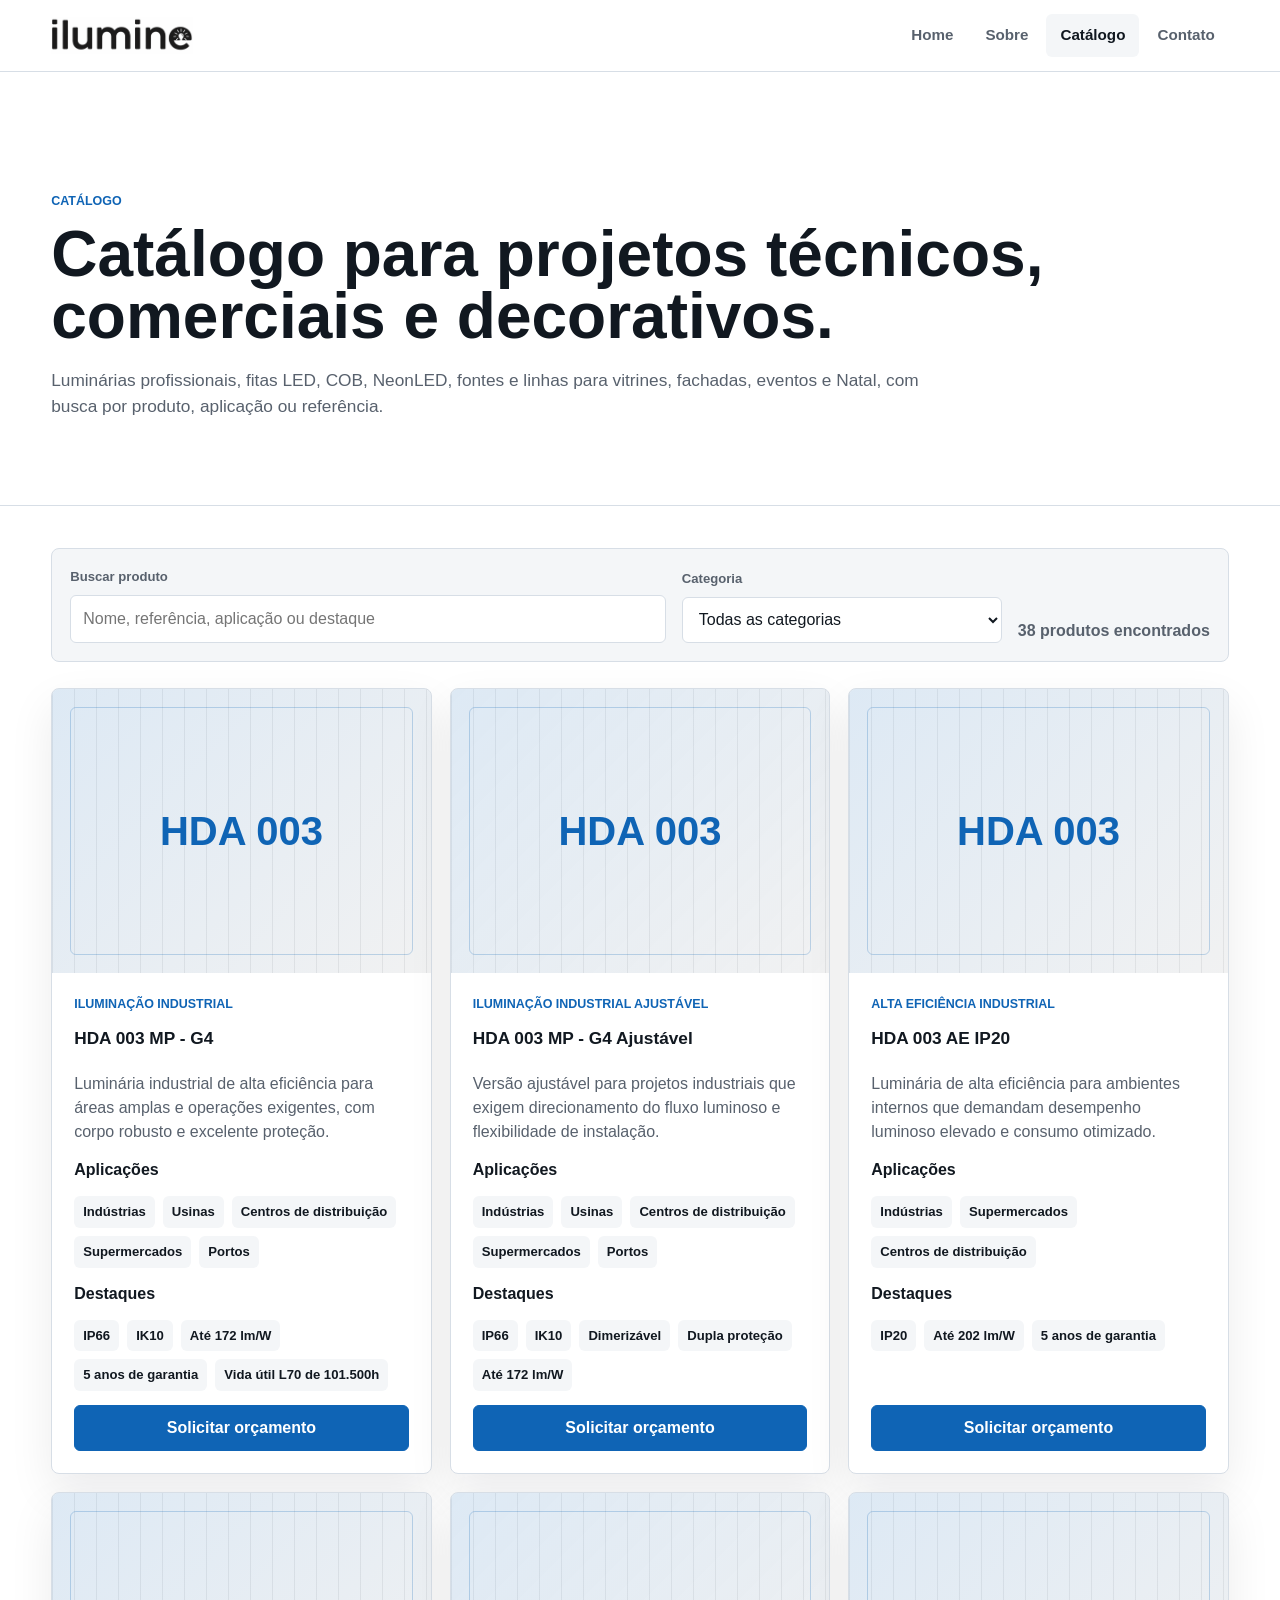
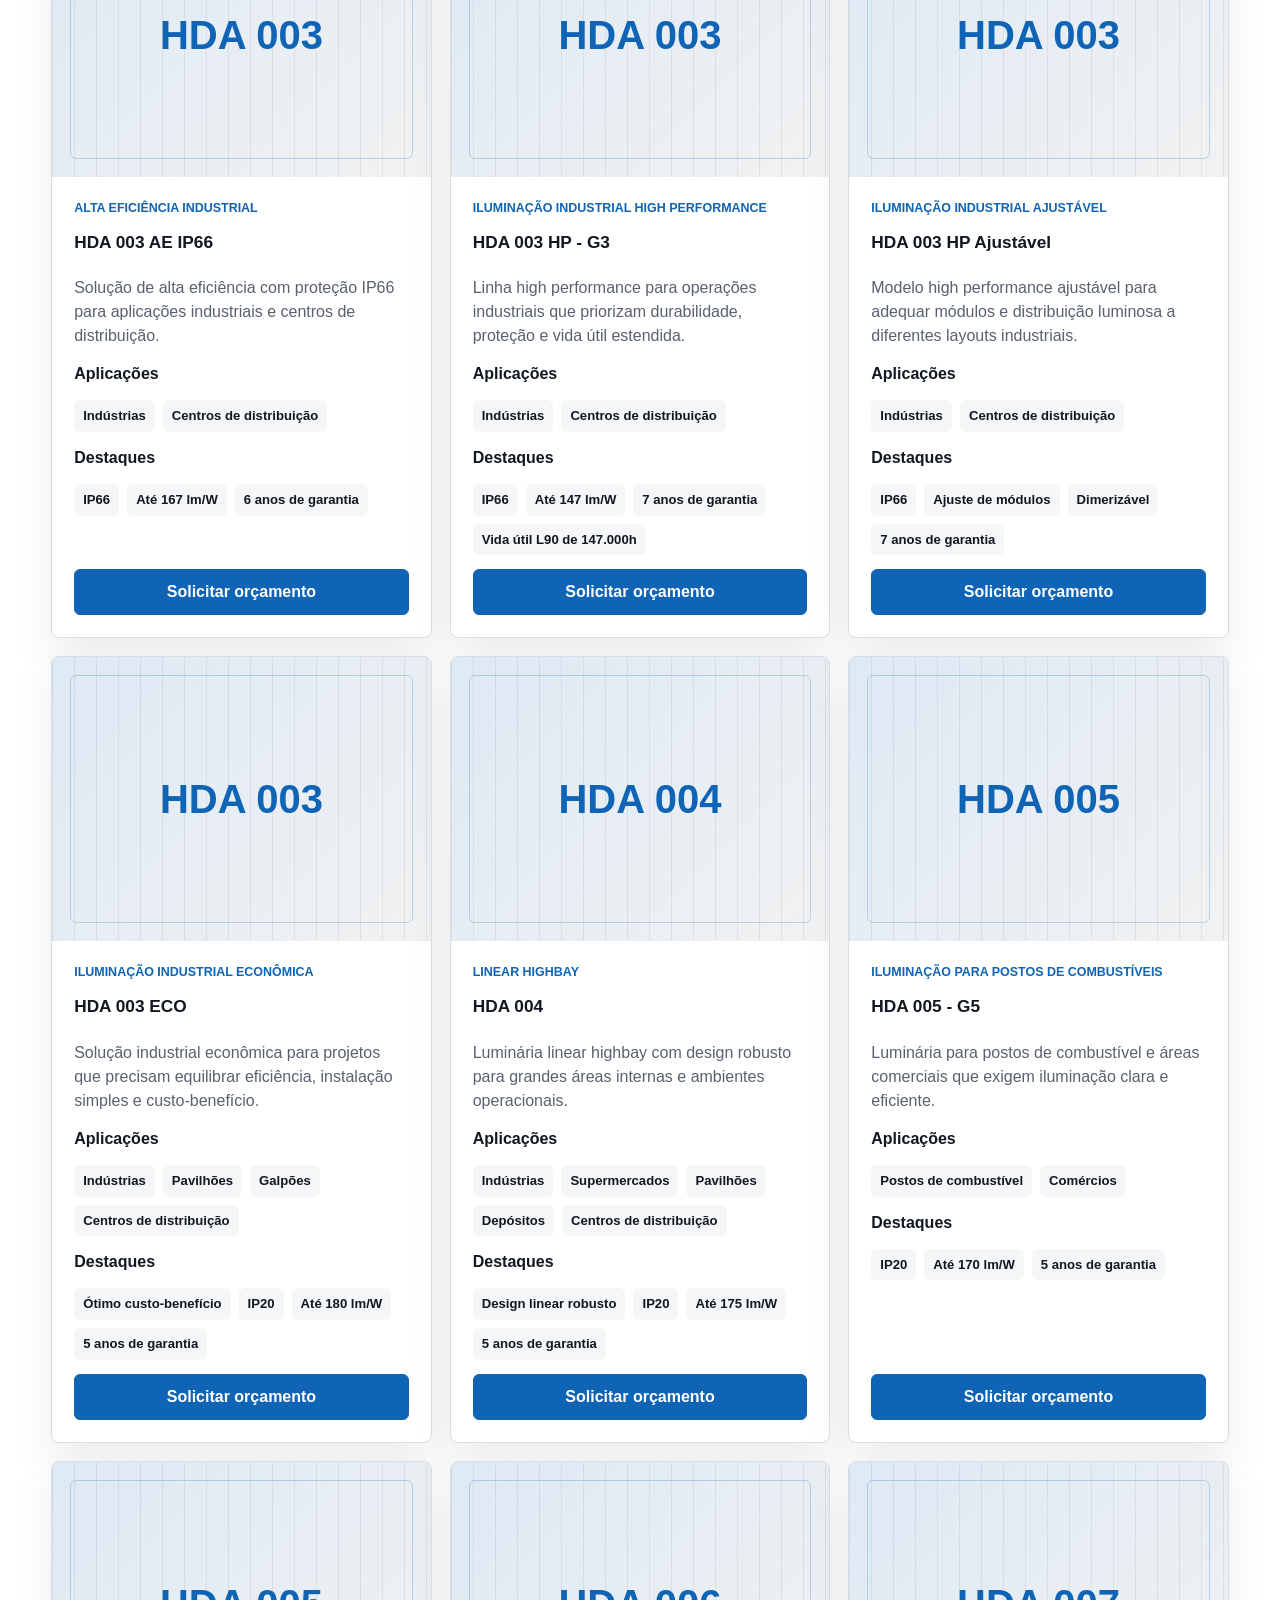
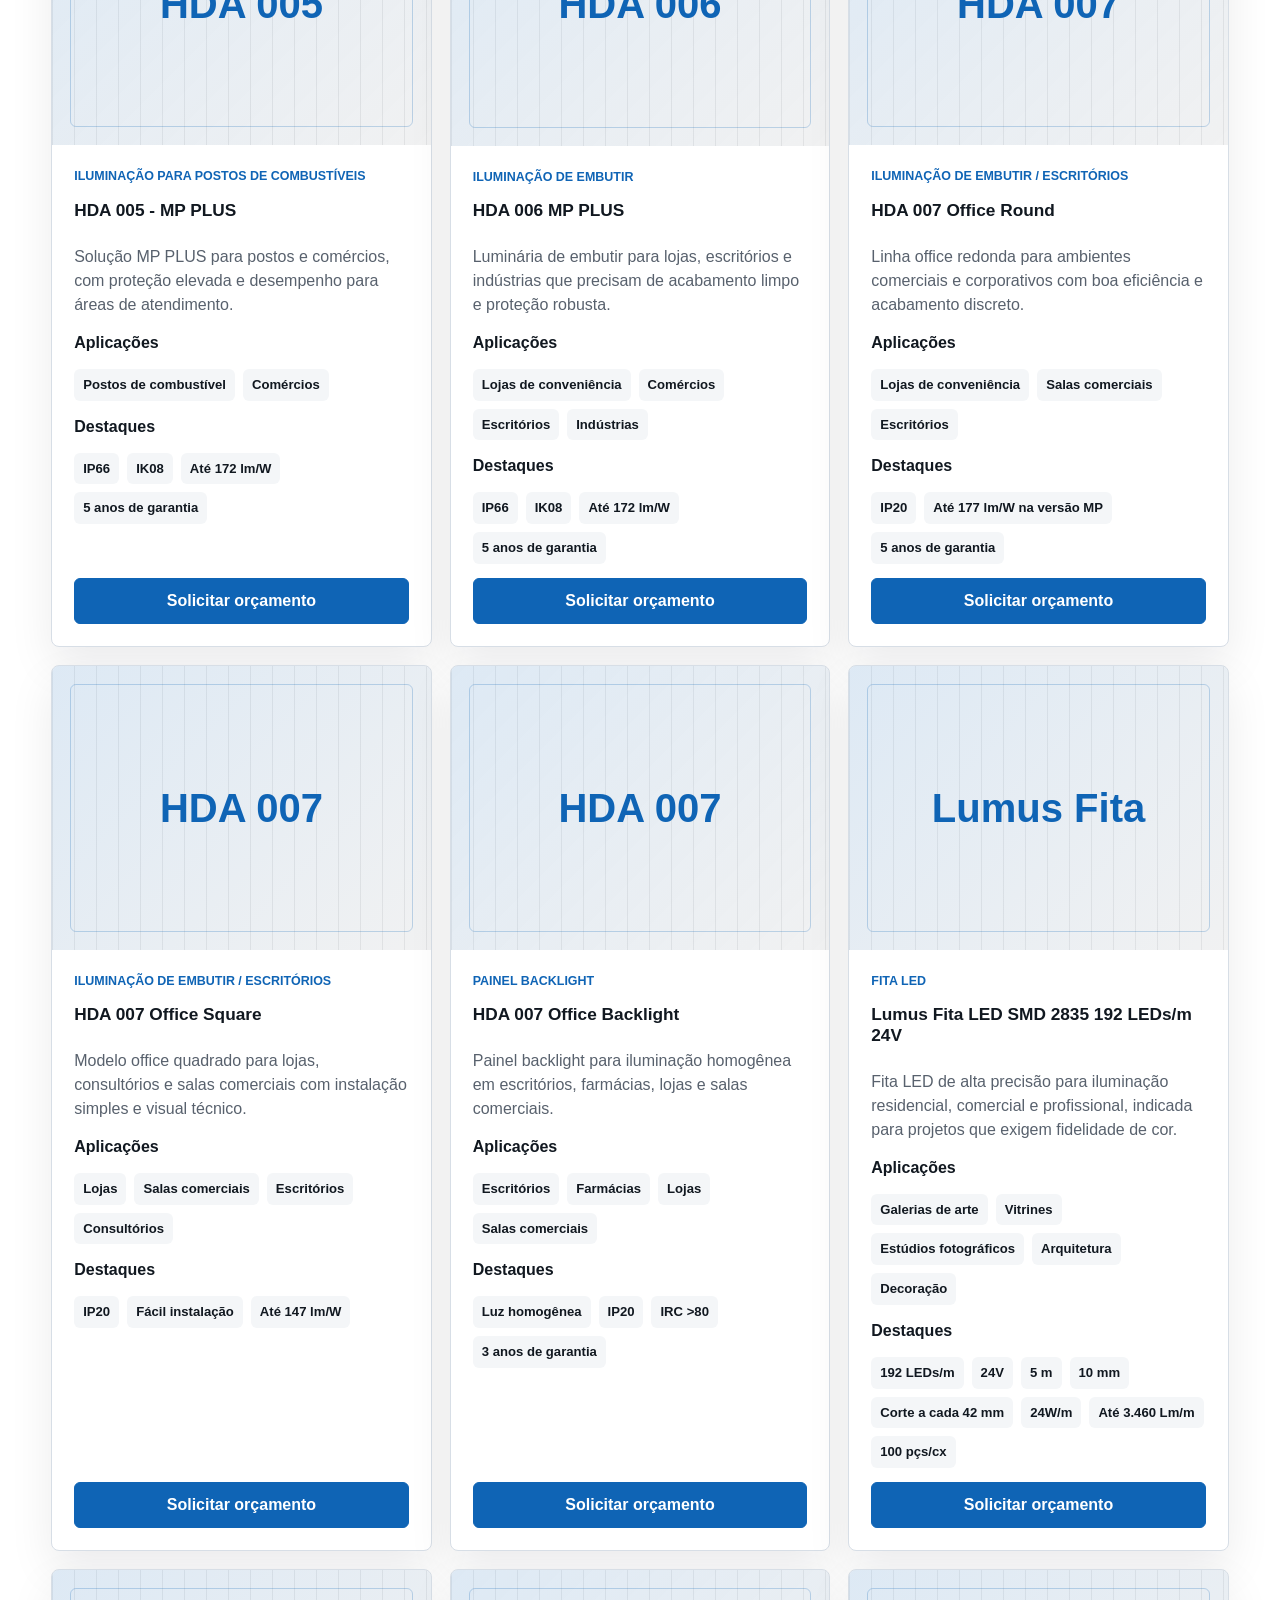
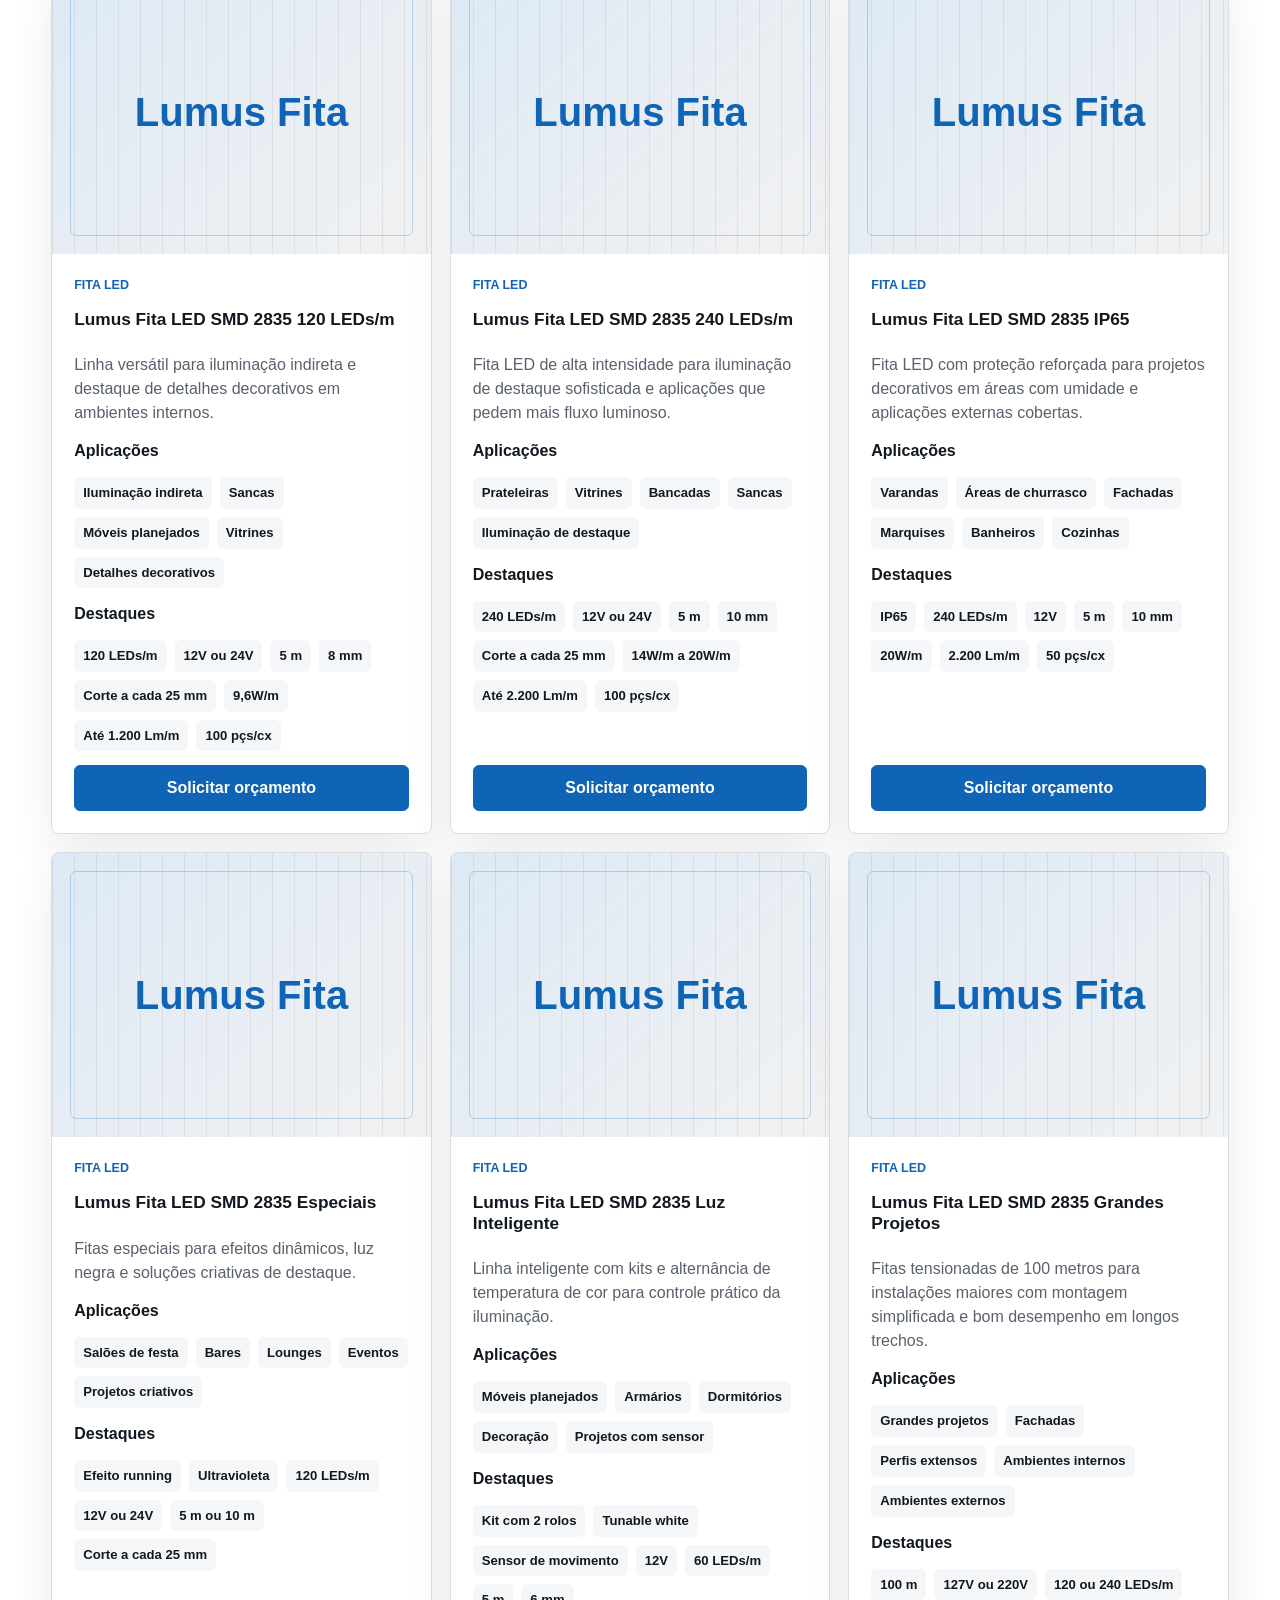
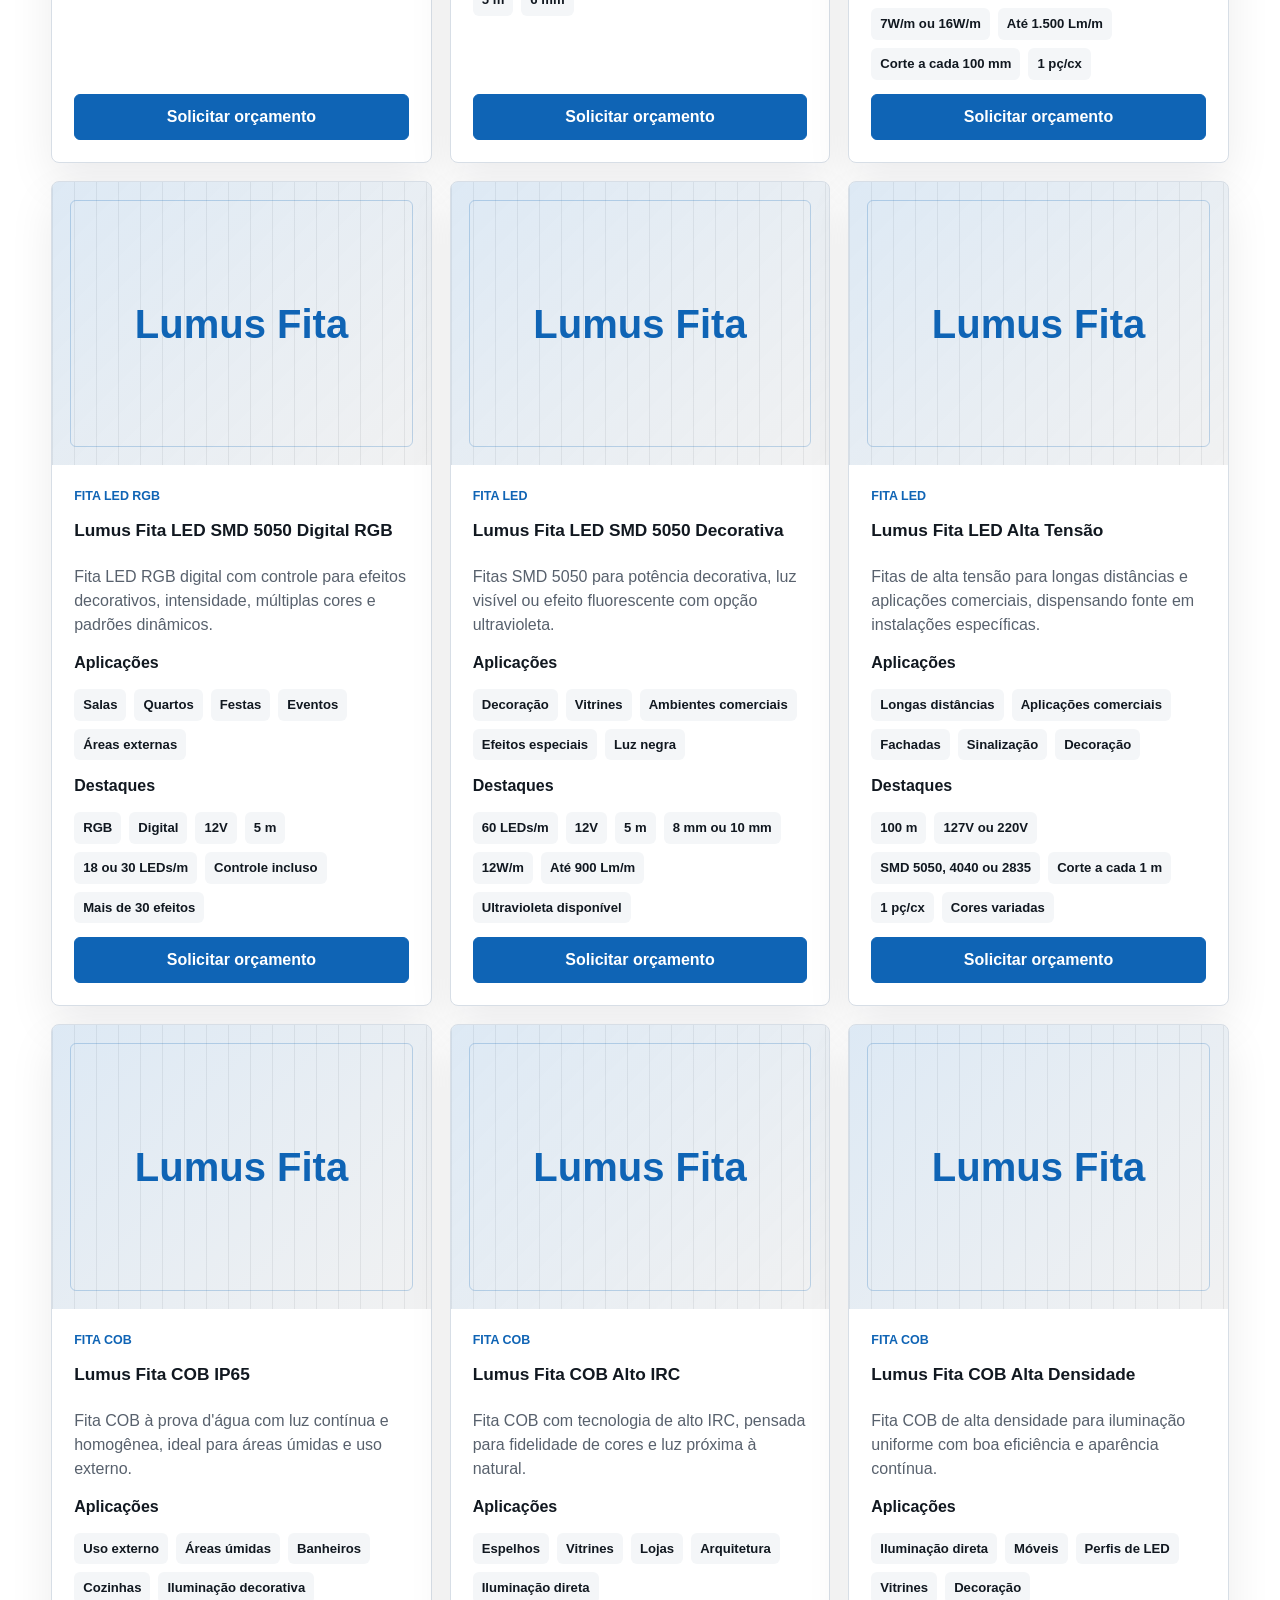
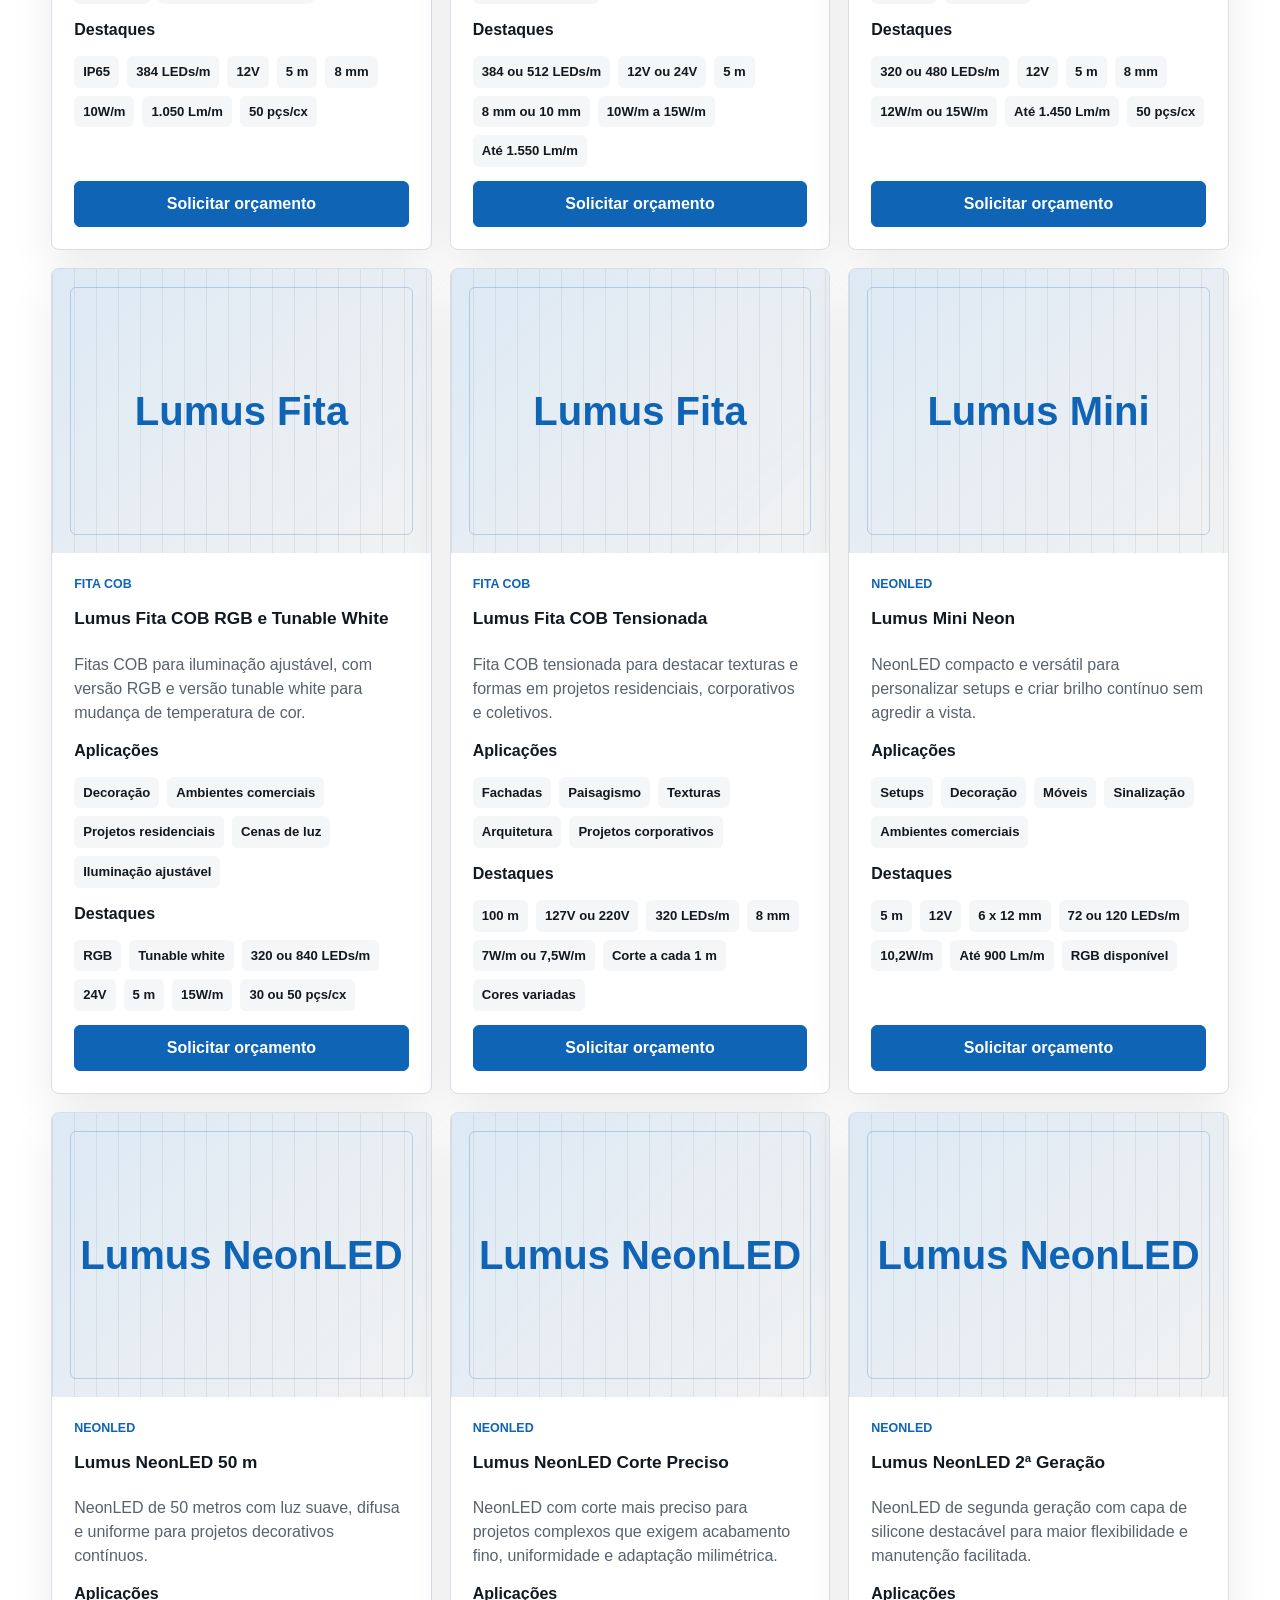
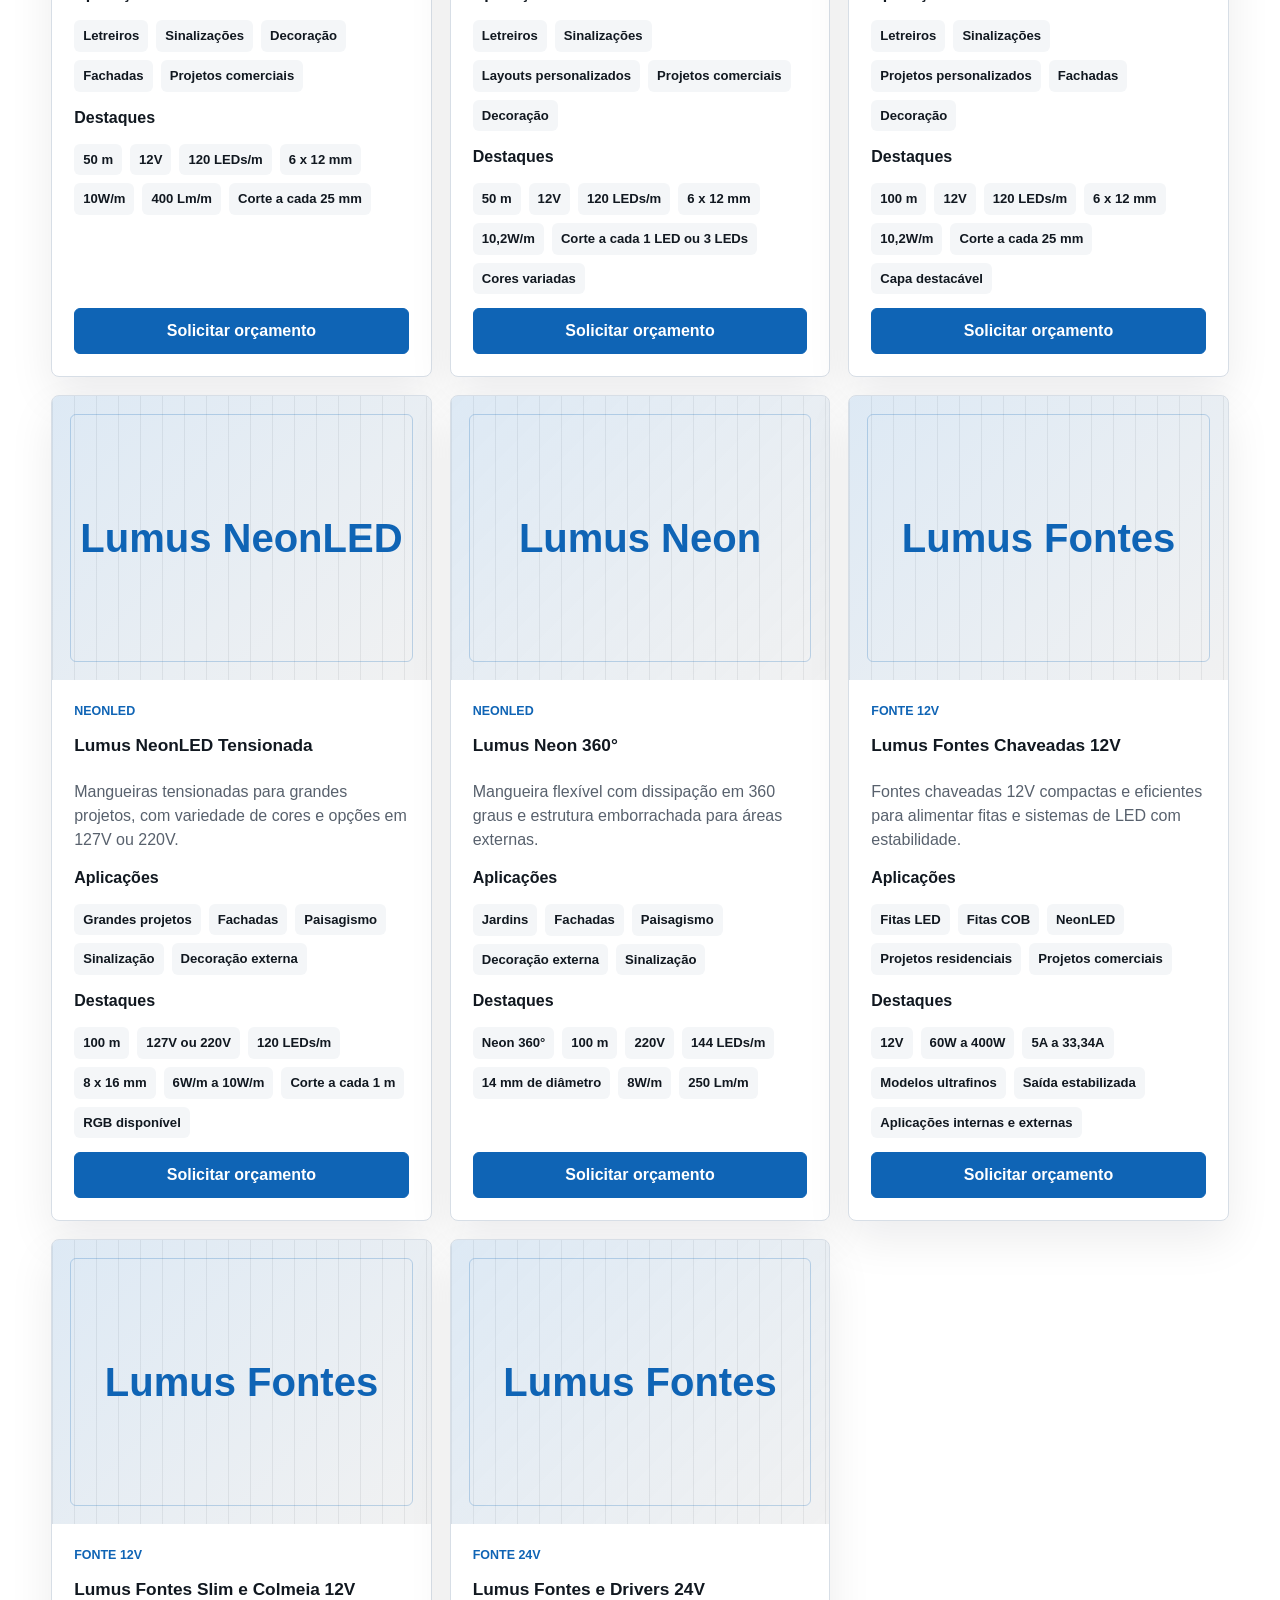
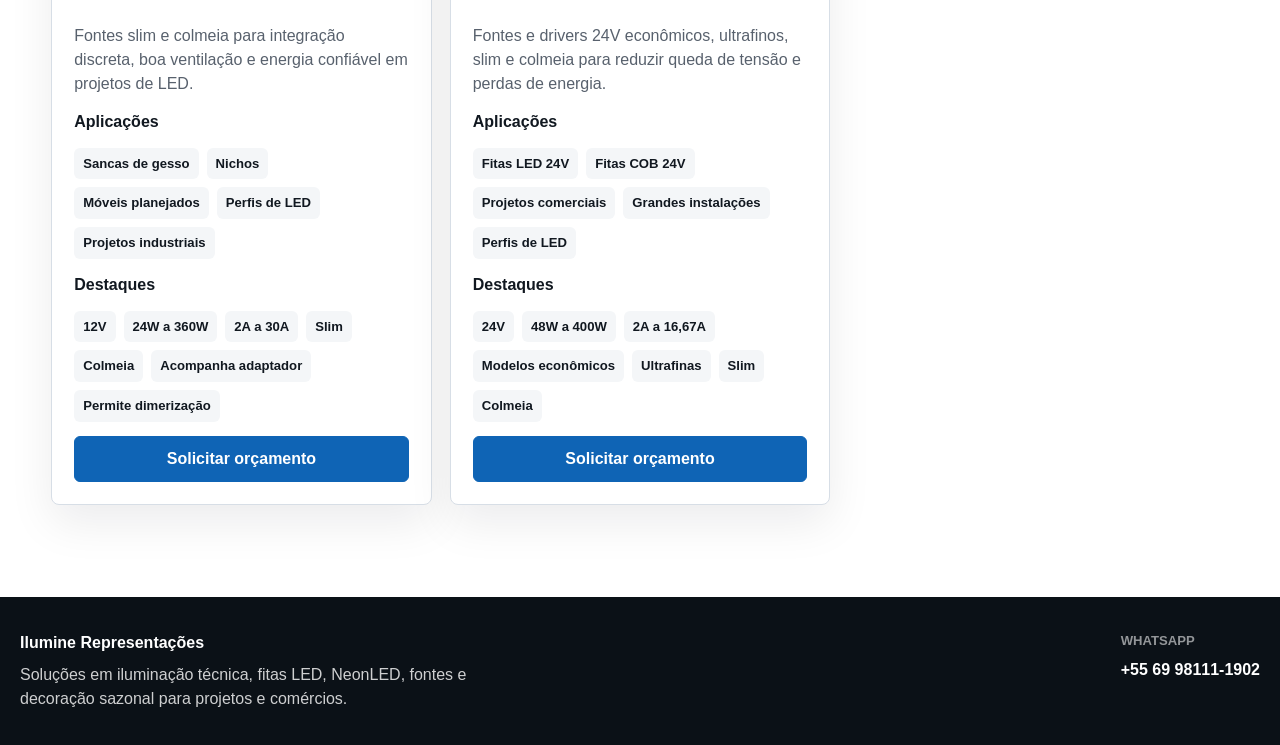
==== catalogo.html @ 845457a4 "alteracao_estrutura" ====
<!doctype html>
<html lang="pt-BR">
  <head>
    <meta charset="utf-8">
    <meta name="viewport" content="width=device-width, initial-scale=1">
    <meta
      name="description"
      content="Catálogo de luminárias, fitas LED, NeonLED, fontes e soluções decorativas da Ilumine Representações."
    >
    <title>Catálogo | Ilumine Representações</title>
    <link rel="stylesheet" href="assets/css/style.css">
  </head>
  <body>
    <header class="site-header">
      <a class="brand" href="index.html" aria-label="Ilumine Representações">
        <img class="brand-logo" src="assets/img/logo-preta.png" alt="" data-logo>
        <span class="brand-mark" aria-hidden="true">IL</span>
        <span class="brand-name">Ilumine Representações</span>
      </a>

      <button class="nav-toggle" type="button" aria-label="Abrir menu" aria-expanded="false" data-nav-toggle>
        <span></span>
        <span></span>
        <span></span>
      </button>

      <nav class="site-nav" aria-label="Navegação principal" data-site-nav>
        <a href="index.html">Home</a>
        <a href="sobre.html">Sobre</a>
        <a href="catalogo.html">Catálogo</a>
        <a href="contato.html">Contato</a>
      </nav>
    </header>

    <main>
      <section class="page-hero">
        <p class="eyebrow">Catálogo</p>
        <h1>Catálogo para projetos técnicos, comerciais e decorativos.</h1>
        <p>
          Luminárias profissionais, fitas LED, COB, NeonLED, fontes e linhas para vitrines, fachadas, eventos e Natal,
          com busca por produto, aplicação ou referência.
        </p>
      </section>

      <section class="section catalog-section">
        <div class="catalog-toolbar" aria-label="Filtros do catálogo">
          <label class="field">
            <span>Buscar produto</span>
            <input type="search" placeholder="Nome, referência, aplicação ou destaque" data-catalog-search>
          </label>
          <label class="field">
            <span>Categoria</span>
            <select data-catalog-category>
              <option value="">Todas as categorias</option>
            </select>
          </label>
          <p class="catalog-count" data-catalog-count>Carregando catálogo...</p>
        </div>

        <div class="catalog-grid" data-catalog-list aria-live="polite"></div>
      </section>
    </main>

    <footer class="site-footer">
      <div>
        <strong>Ilumine Representações</strong>
        <p>Soluções em iluminação técnica, fitas LED, NeonLED, fontes e decoração sazonal para projetos e comércios.</p>
      </div>
      <div>
        <span>WhatsApp</span>
        <a href="#" data-whatsapp-general>+55 69 98111-1902</a>
      </div>
    </footer>

    <script src="assets/js/main.js"></script>
    <script src="assets/js/catalogo.js"></script>
  </body>
</html>
---- assets/css/style.css ----
:root {
  --color-bg: #ffffff;
  --color-surface: #f4f6f8;
  --color-surface-strong: #e8edf2;
  --color-text: #111820;
  --color-muted: #58616d;
  --color-line: #d7dee6;
  --color-dark: #0b1117;
  --color-blue: #0f64b5;
  --color-blue-dark: #094b89;
  --color-blue-soft: #e8f2fb;
  --shadow-soft: 0 18px 45px rgba(11, 17, 23, 0.08);
  --radius: 8px;
  --container: 1520px;
  --gutter: clamp(20px, 4vw, 72px);
}

* {
  box-sizing: border-box;
}

html {
  scroll-behavior: smooth;
}

body {
  margin: 0;
  color: var(--color-text);
  background: var(--color-bg);
  font-family: Arial, Helvetica, sans-serif;
  line-height: 1.5;
}

img {
  display: block;
  max-width: 100%;
}

a {
  color: inherit;
  text-decoration: none;
}

button,
input,
select,
textarea {
  font: inherit;
}

.site-header {
  position: sticky;
  top: 0;
  z-index: 20;
  display: flex;
  align-items: center;
  justify-content: space-between;
  min-height: 72px;
  padding: 0 var(--gutter);
  background: rgba(255, 255, 255, 0.94);
  border-bottom: 1px solid var(--color-line);
  backdrop-filter: blur(14px);
}

.brand {
  display: inline-flex;
  align-items: center;
  gap: 14px;
  min-width: 0;
  font-weight: 700;
}

.brand-logo {
  width: clamp(142px, 11vw, 190px);
  height: auto;
  max-height: 48px;
  object-fit: contain;
}

.brand-logo.is-hidden {
  display: none;
}

.brand-mark {
  display: inline-grid;
  place-items: center;
  width: 44px;
  height: 44px;
  color: #ffffff;
  background: var(--color-dark);
  border-radius: 6px;
  font-size: 0.85rem;
  letter-spacing: 0;
}

.brand-logo:not(.is-hidden) + .brand-mark {
  display: none;
}

.brand-name {
  display: none;
  white-space: nowrap;
}

.brand-logo.is-hidden ~ .brand-name {
  display: inline;
}

.site-nav {
  display: flex;
  align-items: center;
  gap: 4px;
}

.site-nav a {
  padding: 10px 14px;
  color: var(--color-muted);
  border-radius: 6px;
  font-size: 0.95rem;
  font-weight: 700;
}

.site-nav a:hover,
.site-nav a.is-active {
  color: var(--color-text);
  background: var(--color-surface);
}

.nav-toggle {
  display: none;
  width: 42px;
  height: 42px;
  padding: 0;
  background: transparent;
  border: 1px solid var(--color-line);
  border-radius: 6px;
}

.nav-toggle span {
  display: block;
  width: 18px;
  height: 2px;
  margin: 4px auto;
  background: var(--color-text);
}

.hero {
  display: grid;
  align-items: end;
  min-height: min(760px, 78vh);
  padding: clamp(92px, 10vw, 146px) var(--gutter) clamp(44px, 7vw, 76px);
  color: #ffffff;
  background:
    linear-gradient(90deg, rgba(7, 12, 18, 0.92), rgba(7, 12, 18, 0.72), rgba(7, 12, 18, 0.28)),
    linear-gradient(135deg, #111820 0%, #202a35 48%, #0f64b5 100%),
    url("../img/hero-industrial.jpg");
  background-position: center;
  background-size: cover;
}

.hero-content,
.page-hero,
.section,
.site-footer {
  width: min(100%, var(--container));
  margin-inline: auto;
}

.hero-content {
  max-width: none;
}

.eyebrow {
  margin: 0 0 12px;
  color: var(--color-blue);
  font-size: 0.78rem;
  font-weight: 800;
  letter-spacing: 0;
  text-transform: uppercase;
}

.hero .eyebrow {
  color: #9ed0ff;
}

h1,
h2,
h3,
p {
  margin-top: 0;
}

h1 {
  max-width: 1040px;
  margin-bottom: 20px;
  font-size: clamp(2.45rem, 5vw, 5.35rem);
  line-height: 0.98;
  letter-spacing: 0;
}

h2 {
  margin-bottom: 16px;
  font-size: clamp(1.8rem, 3.4vw, 3rem);
  line-height: 1.08;
  letter-spacing: 0;
}

h3 {
  margin-bottom: 10px;
  font-size: 1.08rem;
  line-height: 1.2;
}

.hero-copy {
  max-width: 780px;
  margin-bottom: 28px;
  color: rgba(255, 255, 255, 0.84);
  font-size: clamp(1.05rem, 2vw, 1.28rem);
}

.hero-actions,
.cta-section {
  display: flex;
  flex-wrap: wrap;
  gap: 12px;
  align-items: center;
}

.button {
  display: inline-flex;
  align-items: center;
  justify-content: center;
  min-height: 46px;
  padding: 12px 18px;
  border: 1px solid transparent;
  border-radius: 6px;
  cursor: pointer;
  font-weight: 800;
  line-height: 1;
  transition: background-color 160ms ease, border-color 160ms ease, color 160ms ease, transform 160ms ease;
}

.button:hover {
  transform: translateY(-1px);
}

.button-primary {
  color: #ffffff;
  background: var(--color-blue);
  border-color: var(--color-blue);
}

.button-primary:hover {
  background: var(--color-blue-dark);
  border-color: var(--color-blue-dark);
}

.button-secondary {
  color: #ffffff;
  background: rgba(255, 255, 255, 0.08);
  border-color: rgba(255, 255, 255, 0.34);
}

.button-secondary:hover {
  background: rgba(255, 255, 255, 0.16);
}

.hero-metrics {
  display: grid;
  grid-template-columns: repeat(3, minmax(0, 1fr));
  gap: 1px;
  max-width: 980px;
  margin: 46px 0 0;
  background: rgba(255, 255, 255, 0.18);
  border: 1px solid rgba(255, 255, 255, 0.18);
}

.hero-metrics div {
  padding: 18px;
  background: rgba(8, 14, 20, 0.52);
}

.hero-metrics dt {
  margin-bottom: 4px;
  font-size: 1.45rem;
  font-weight: 800;
}

.hero-metrics dd {
  margin: 0;
  color: rgba(255, 255, 255, 0.76);
  font-size: 0.9rem;
}

.section {
  padding: clamp(56px, 8vw, 92px) var(--gutter);
}

.section-muted {
  width: 100%;
  max-width: none;
  padding-inline: max(20px, calc((100vw - var(--container)) / 2));
  background: var(--color-surface);
}

.section-heading {
  max-width: 900px;
  margin-bottom: 34px;
}

.category-grid,
.featured-grid,
.catalog-grid,
.value-grid {
  display: grid;
  grid-template-columns: repeat(auto-fit, minmax(min(100%, 250px), 1fr));
  gap: 18px;
}

.category-grid,
.featured-grid,
.value-grid {
  align-items: start;
}

.category-card,
.value-card,
.product-card,
.contact-panel,
.contact-form {
  background: #ffffff;
  border: 1px solid var(--color-line);
  border-radius: var(--radius);
}

.category-card,
.value-card {
  min-height: 220px;
  padding: 24px;
}

.category-index {
  display: inline-block;
  margin-bottom: 34px;
  color: var(--color-blue);
  font-size: 0.8rem;
  font-weight: 800;
}

.category-card p,
.value-card p,
.rich-text p,
.technical-copy p,
.contact-panel p {
  color: var(--color-muted);
}

.technical-band {
  display: grid;
  grid-template-columns: minmax(0, 1.1fr) minmax(360px, 0.9fr);
  gap: clamp(28px, 6vw, 84px);
  align-items: start;
}

.technical-list {
  display: grid;
  gap: 10px;
}

.technical-list span {
  padding: 16px 18px;
  color: var(--color-text);
  background: var(--color-surface);
  border: 1px solid var(--color-line);
  border-radius: 6px;
  font-weight: 800;
}

.cta-section {
  justify-content: space-between;
  width: min(calc(100% - (var(--gutter) * 2)), var(--container));
  margin-bottom: clamp(42px, 7vw, 72px);
  padding: clamp(28px, 5vw, 46px);
  color: #ffffff;
  background: var(--color-dark);
  border-radius: var(--radius);
}

.cta-section h2 {
  max-width: 980px;
  margin-bottom: 0;
}

.page-hero {
  padding: clamp(72px, 11vw, 120px) var(--gutter) clamp(42px, 6vw, 68px);
  border-bottom: 1px solid var(--color-line);
}

.page-hero h1 {
  color: var(--color-text);
  font-size: clamp(2.2rem, 5vw, 4.4rem);
}

.page-hero p:not(.eyebrow) {
  max-width: 900px;
  color: var(--color-muted);
  font-size: 1.08rem;
}

.split-section {
  display: grid;
  grid-template-columns: minmax(280px, 0.85fr) minmax(0, 1.15fr);
  gap: clamp(28px, 6vw, 84px);
}

.rich-text {
  font-size: 1.05rem;
}

.value-grid {
  width: min(100%, var(--container));
  margin-inline: auto;
  grid-template-columns: repeat(auto-fit, minmax(min(100%, 280px), 1fr));
}

.catalog-section {
  padding-top: 42px;
}

.catalog-toolbar {
  display: grid;
  grid-template-columns: minmax(240px, 1fr) minmax(220px, 320px) auto;
  gap: 16px;
  align-items: end;
  margin-bottom: 26px;
  padding: 18px;
  background: var(--color-surface);
  border: 1px solid var(--color-line);
  border-radius: var(--radius);
}

.field {
  display: grid;
  gap: 8px;
}

.field span {
  color: var(--color-muted);
  font-size: 0.82rem;
  font-weight: 800;
}

.field input,
.field select,
.field textarea {
  width: 100%;
  min-height: 46px;
  padding: 11px 12px;
  color: var(--color-text);
  background: #ffffff;
  border: 1px solid var(--color-line);
  border-radius: 6px;
}

.field textarea {
  resize: vertical;
}

.field input:focus,
.field select:focus,
.field textarea:focus {
  border-color: var(--color-blue);
  outline: 3px solid var(--color-blue-soft);
}

.catalog-count {
  margin: 0;
  color: var(--color-muted);
  font-weight: 800;
  white-space: nowrap;
}

.catalog-grid {
  grid-template-columns: repeat(auto-fit, minmax(min(100%, 320px), 1fr));
  align-items: stretch;
}

.product-card {
  display: grid;
  grid-template-rows: auto 1fr;
  height: 100%;
  overflow: hidden;
  box-shadow: var(--shadow-soft);
}

.product-card.compact {
  box-shadow: none;
}

.product-media {
  position: relative;
  display: grid;
  place-items: center;
  aspect-ratio: 4 / 3;
  overflow: hidden;
  background:
    linear-gradient(135deg, rgba(15, 100, 181, 0.14), rgba(17, 24, 32, 0.06)),
    repeating-linear-gradient(90deg, rgba(17, 24, 32, 0.07) 0, rgba(17, 24, 32, 0.07) 1px, transparent 1px, transparent 22px);
}

.product-media img {
  width: 100%;
  height: 100%;
  object-fit: cover;
}

.product-card.is-missing-image .product-media img {
  display: none;
}

.product-fallback {
  position: absolute;
  inset: 18px;
  display: grid;
  place-items: center;
  color: var(--color-blue);
  border: 1px solid rgba(15, 100, 181, 0.24);
  border-radius: 6px;
  font-size: clamp(1.6rem, 4vw, 2.5rem);
  font-weight: 800;
}

.product-card:not(.is-missing-image) .product-fallback {
  display: none;
}

.product-body {
  display: flex;
  flex-direction: column;
  gap: 14px;
  padding: 22px;
}

.product-category {
  color: var(--color-blue);
  font-size: 0.78rem;
  font-weight: 800;
  text-transform: uppercase;
}

.product-body p {
  margin-bottom: 0;
  color: var(--color-muted);
}

.product-body .button {
  margin-top: auto;
  width: 100%;
}

.tag-list {
  display: flex;
  flex-wrap: wrap;
  gap: 8px;
  margin: 0;
  padding: 0;
  list-style: none;
}

.tag-list li {
  padding: 6px 9px;
  color: var(--color-text);
  background: var(--color-surface);
  border-radius: 6px;
  font-size: 0.82rem;
  font-weight: 700;
}

.product-meta {
  color: var(--color-muted);
  font-size: 0.86rem;
}

.state-message {
  grid-column: 1 / -1;
  margin: 0;
  padding: 24px;
  color: var(--color-muted);
  background: #ffffff;
  border: 1px solid var(--color-line);
  border-radius: var(--radius);
}

.contact-layout {
  display: grid;
  grid-template-columns: minmax(280px, 0.8fr) minmax(0, 1.2fr);
  gap: 22px;
  align-items: start;
}

.contact-panel,
.contact-form {
  padding: clamp(22px, 4vw, 34px);
}

.contact-form {
  display: grid;
  gap: 16px;
}

.site-footer {
  display: flex;
  justify-content: space-between;
  gap: 28px;
  width: 100%;
  max-width: none;
  padding: 34px max(20px, calc((100vw - var(--container)) / 2));
  color: rgba(255, 255, 255, 0.8);
  background: var(--color-dark);
}

.site-footer strong {
  display: block;
  margin-bottom: 8px;
  color: #ffffff;
}

.site-footer p {
  max-width: 520px;
  margin-bottom: 0;
}

.site-footer span {
  display: block;
  margin-bottom: 8px;
  color: rgba(255, 255, 255, 0.56);
  font-size: 0.82rem;
  font-weight: 800;
  text-transform: uppercase;
}

.site-footer a {
  color: #ffffff;
  font-weight: 800;
}

@media (max-width: 920px) {
  .nav-toggle {
    display: block;
  }

  .site-nav {
    position: absolute;
    top: 72px;
    right: 20px;
    left: 20px;
    display: none;
    flex-direction: column;
    align-items: stretch;
    padding: 12px;
    background: #ffffff;
    border: 1px solid var(--color-line);
    border-radius: var(--radius);
    box-shadow: var(--shadow-soft);
  }

  .site-nav.is-open {
    display: flex;
  }

  .category-grid,
  .featured-grid,
  .catalog-grid,
  .value-grid {
    grid-template-columns: repeat(2, minmax(0, 1fr));
  }

  .technical-band,
  .split-section,
  .contact-layout {
    grid-template-columns: 1fr;
  }

  .catalog-toolbar {
    grid-template-columns: 1fr;
  }

  .catalog-count {
    white-space: normal;
  }
}

@media (max-width: 640px) {
  .site-header {
    min-height: 66px;
    padding-inline: 16px;
  }

  .brand-name {
    max-width: 190px;
    overflow: hidden;
    text-overflow: ellipsis;
  }

  .site-nav {
    top: 66px;
    right: 16px;
    left: 16px;
  }

  .hero {
    min-height: 720px;
    padding-inline: 18px;
  }

  .hero-metrics,
  .category-grid,
  .featured-grid,
  .catalog-grid,
  .value-grid {
    grid-template-columns: 1fr;
  }

  .cta-section,
  .site-footer {
    align-items: stretch;
    flex-direction: column;
  }

  .button {
    width: 100%;
  }
}
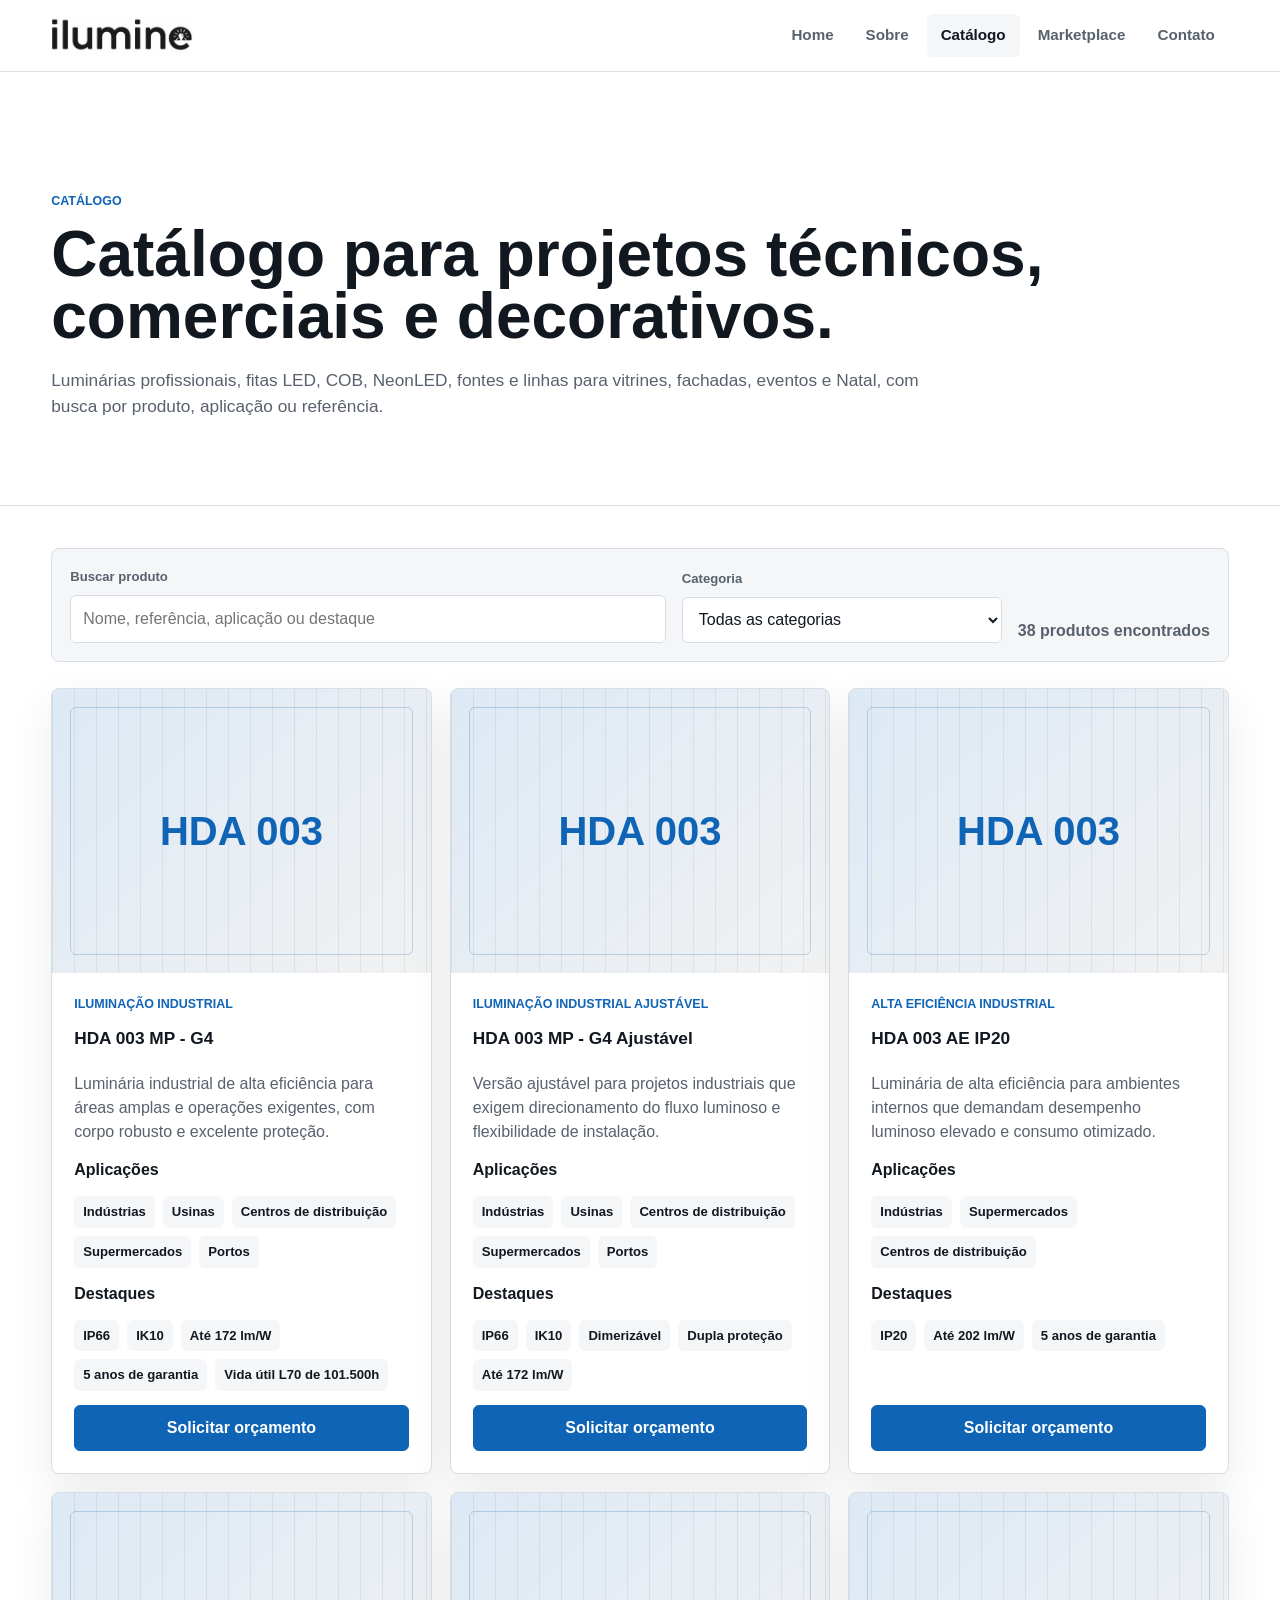
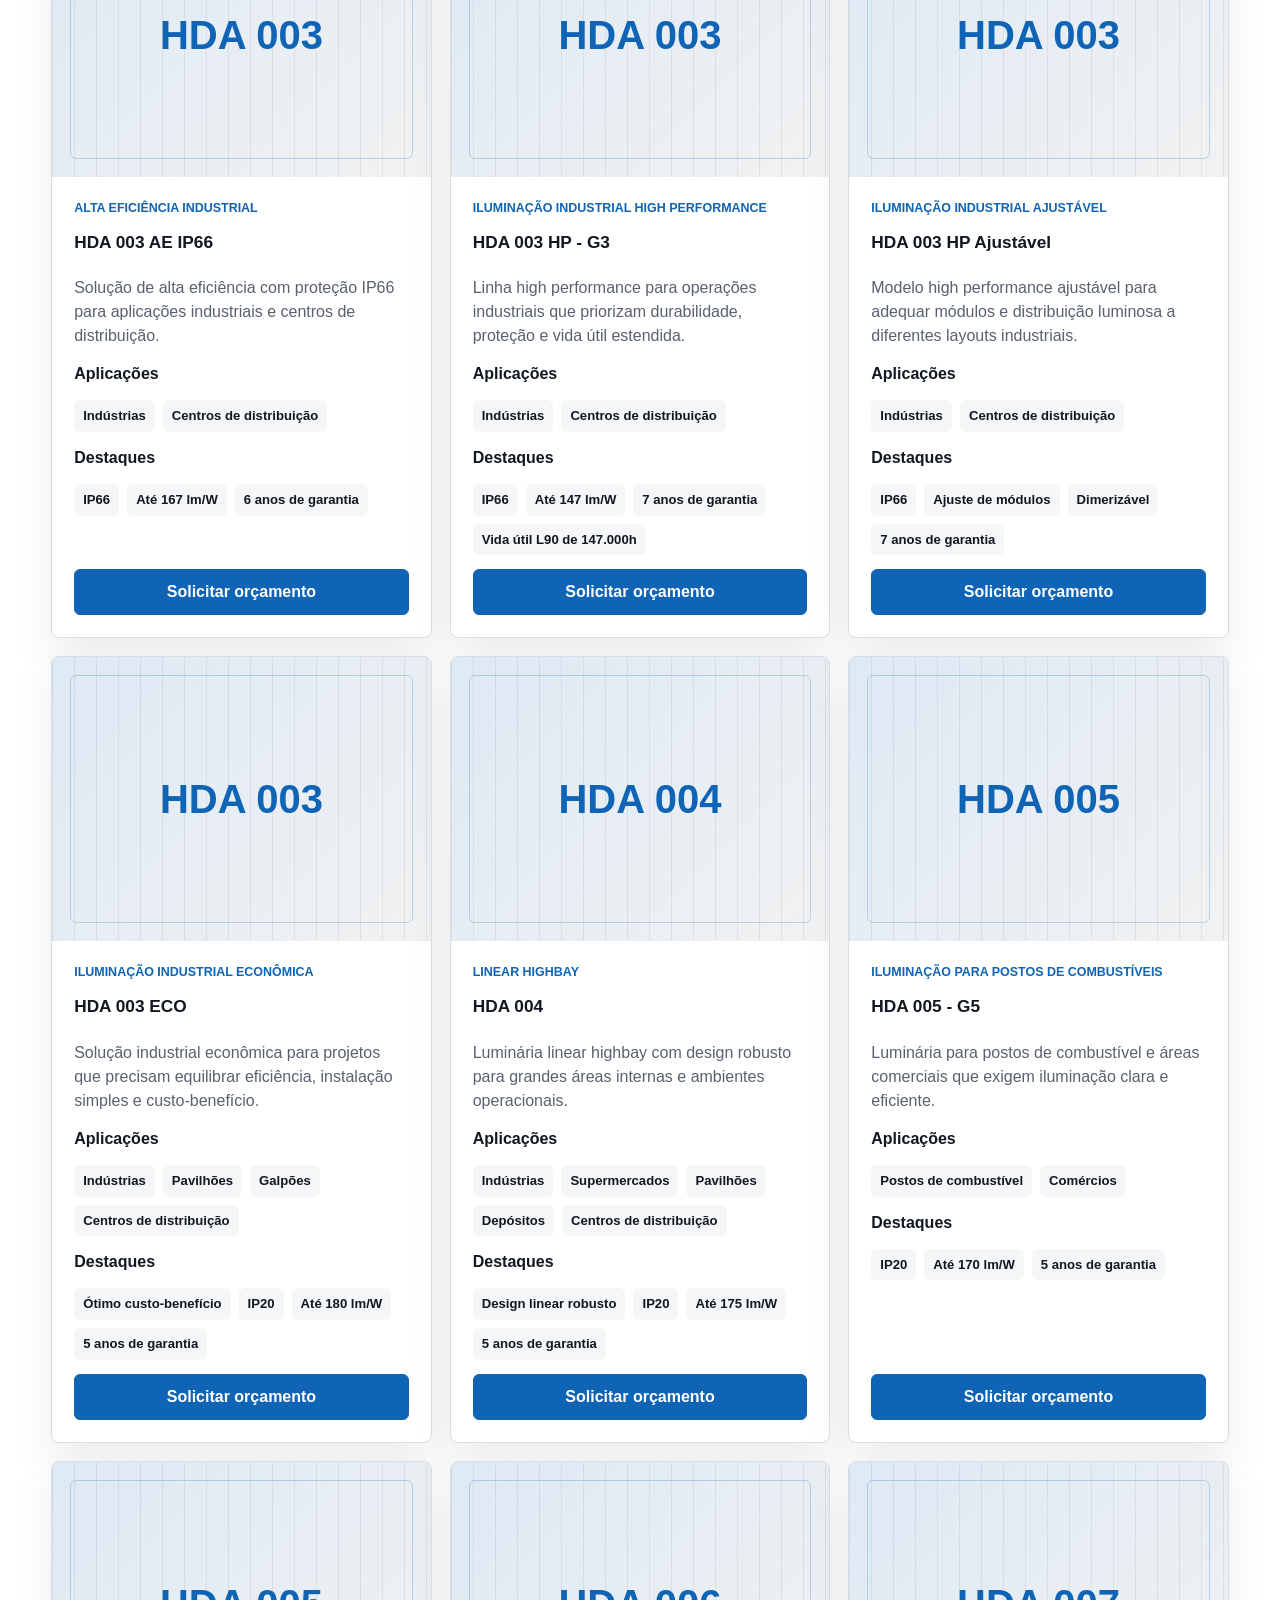
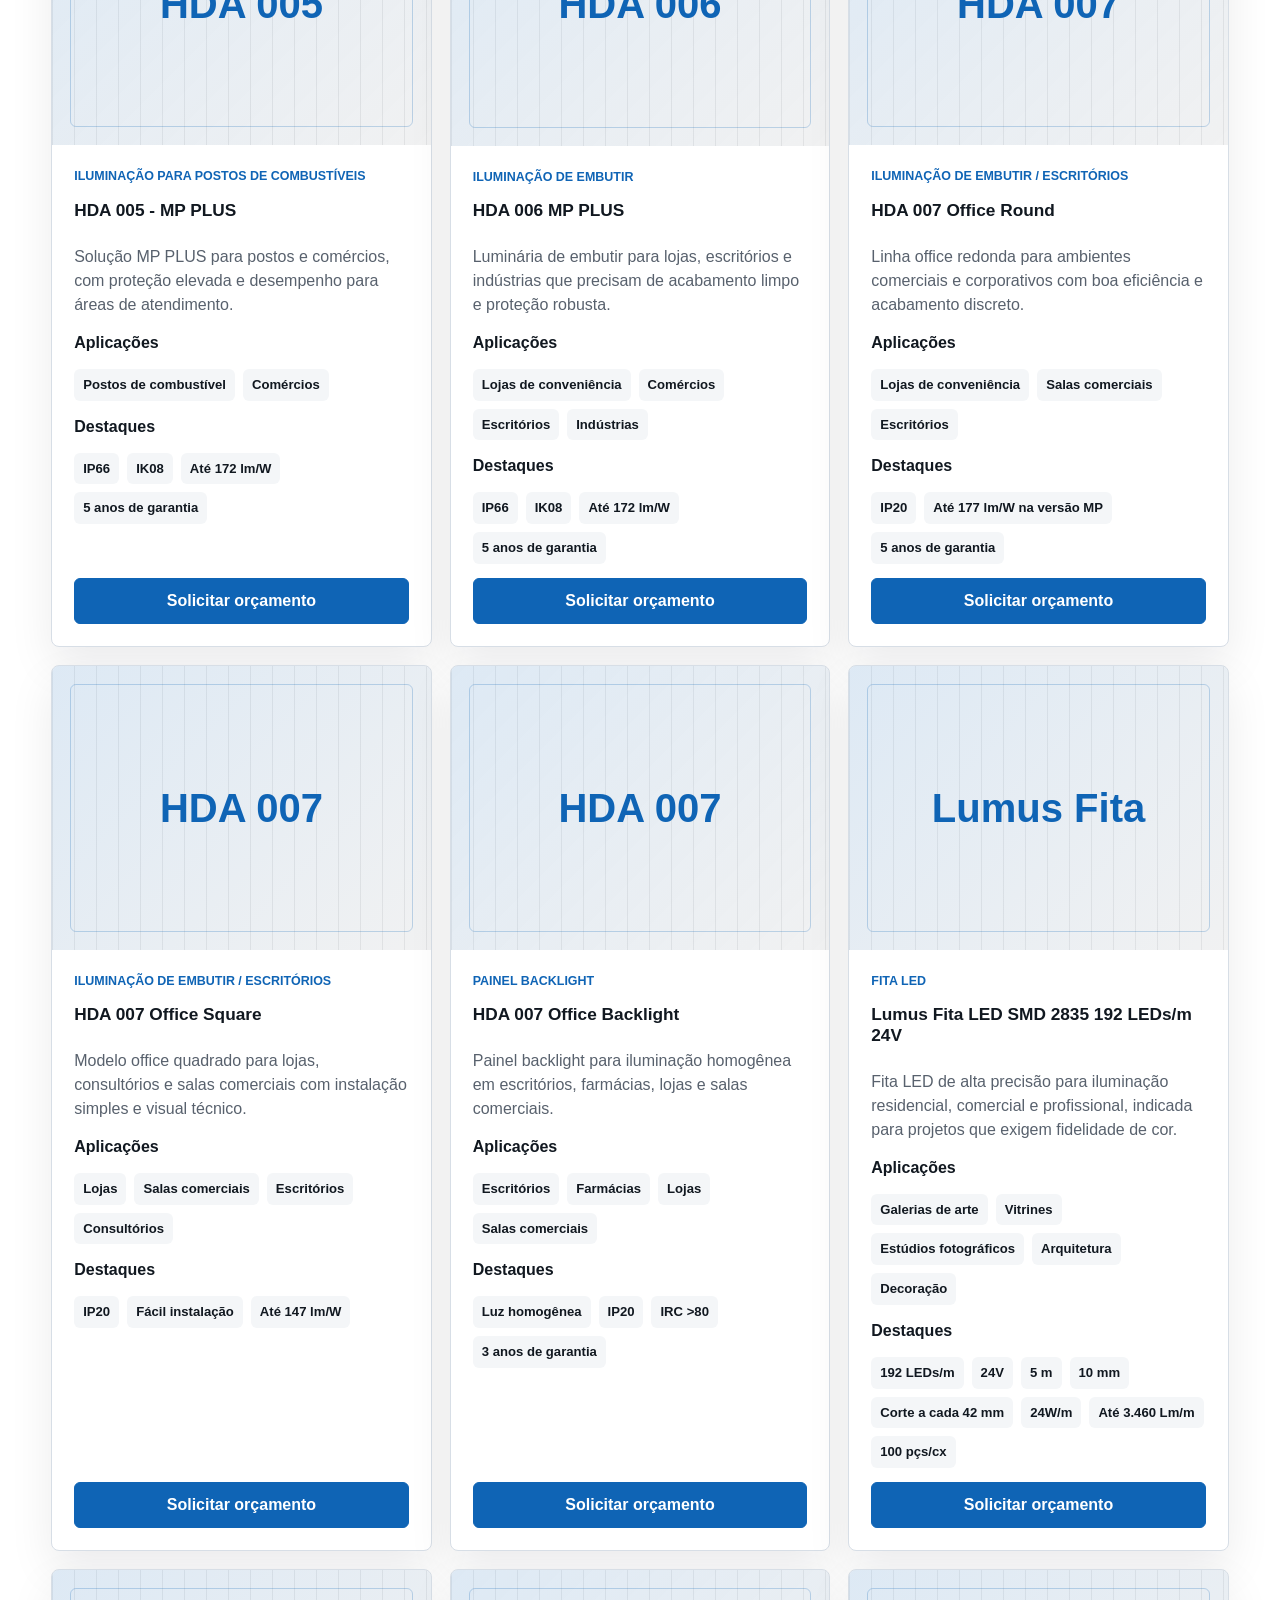
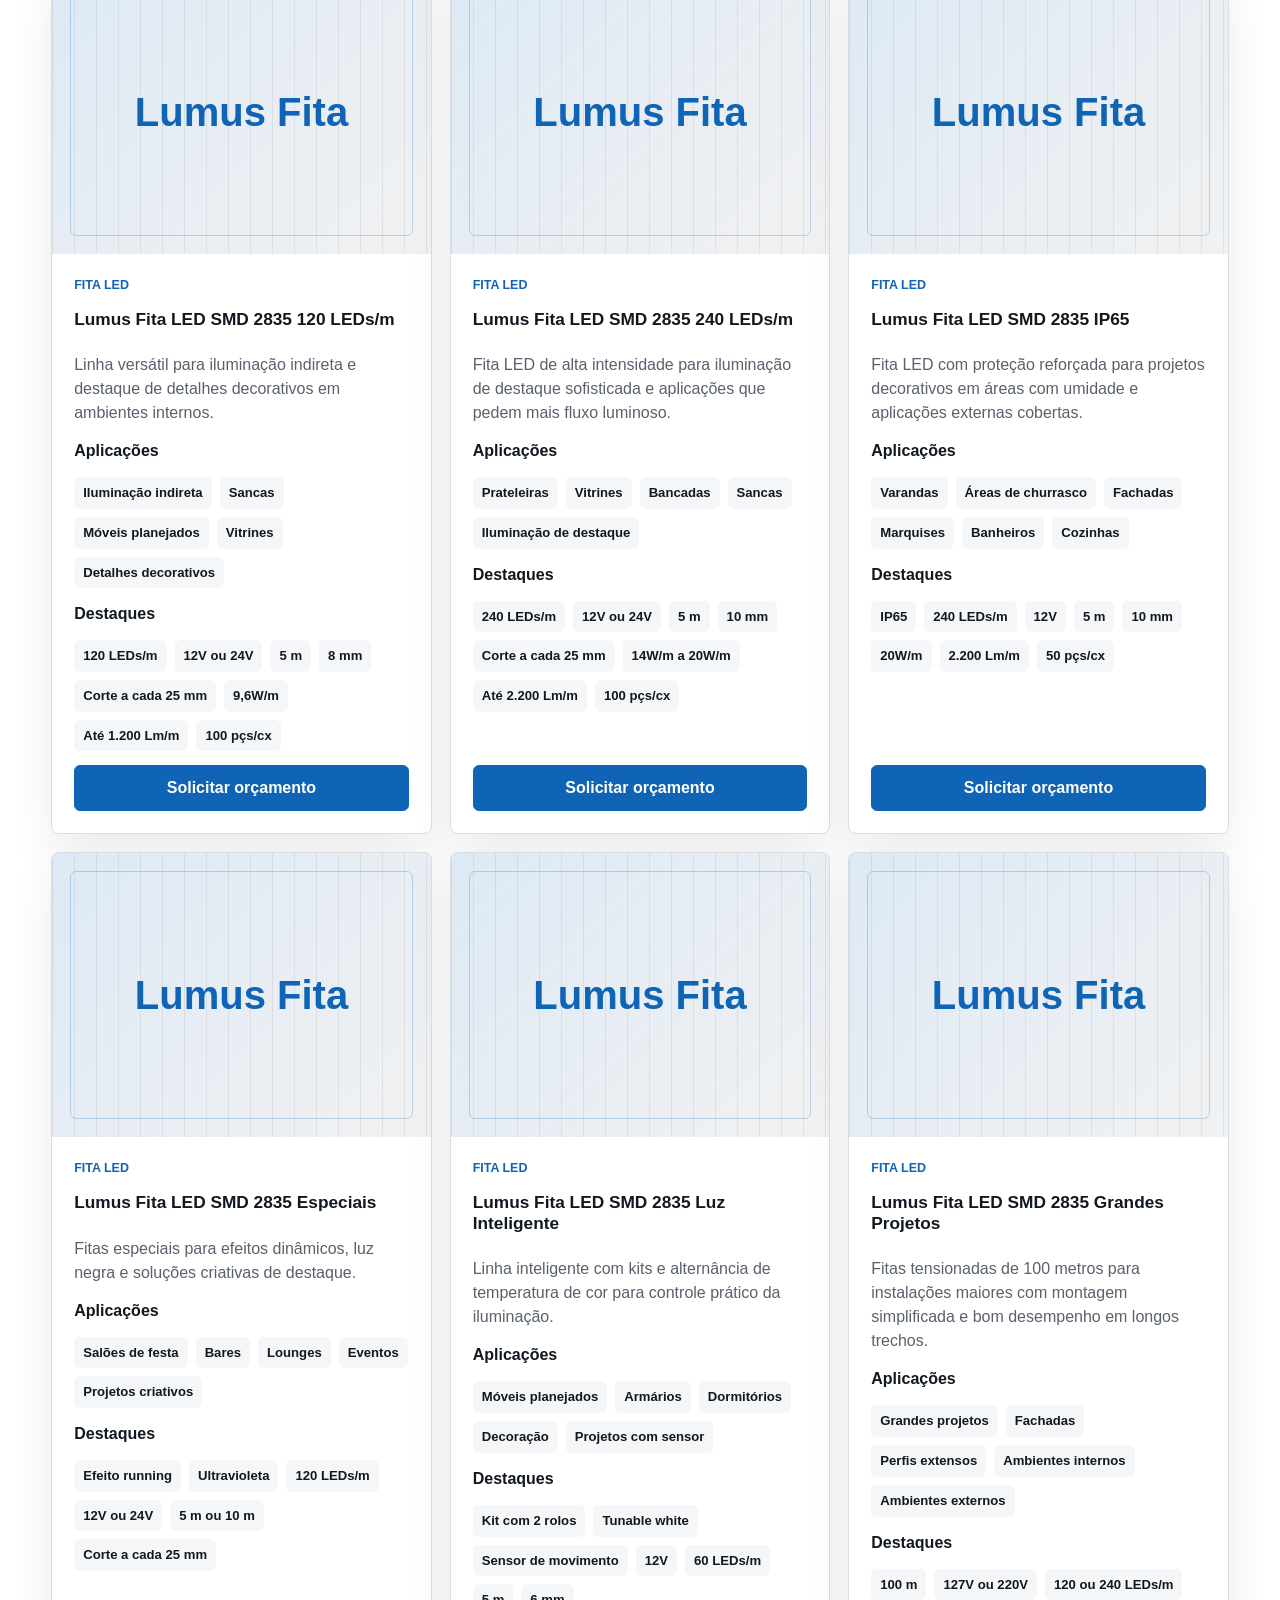
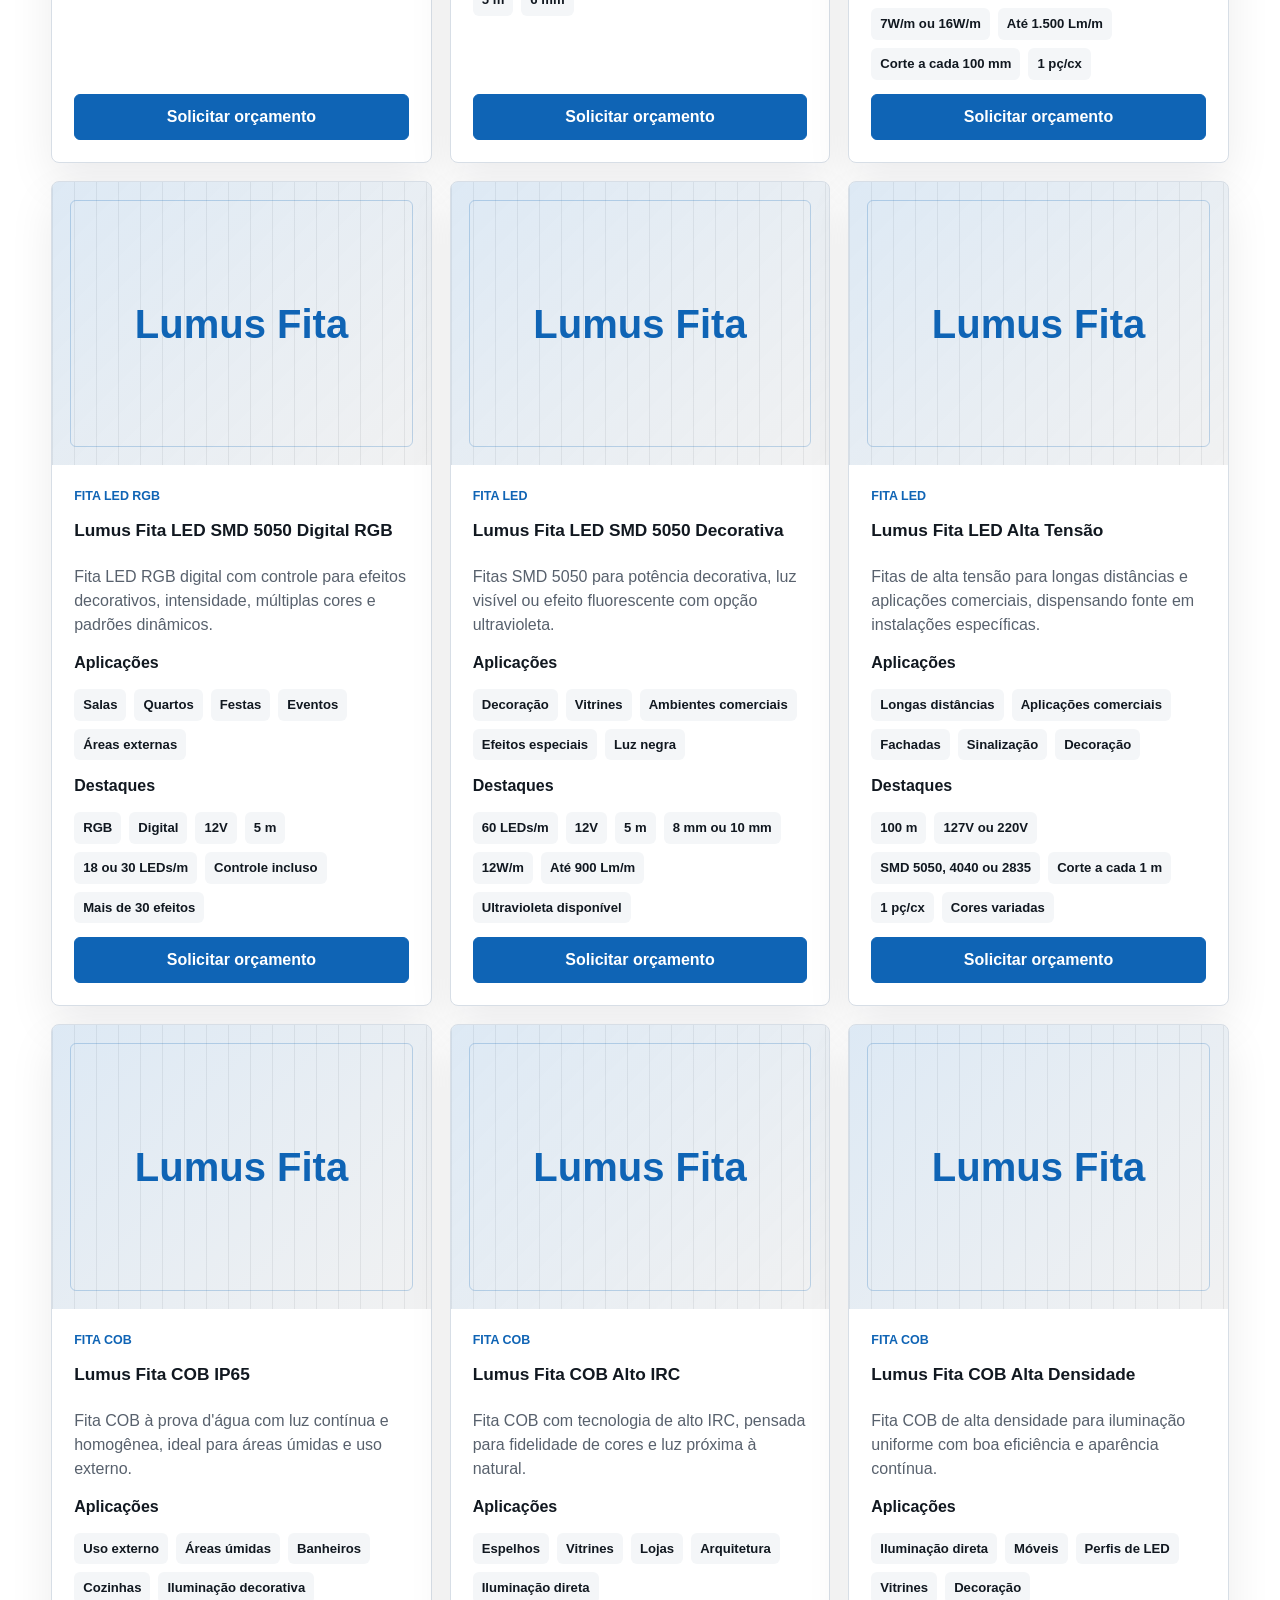
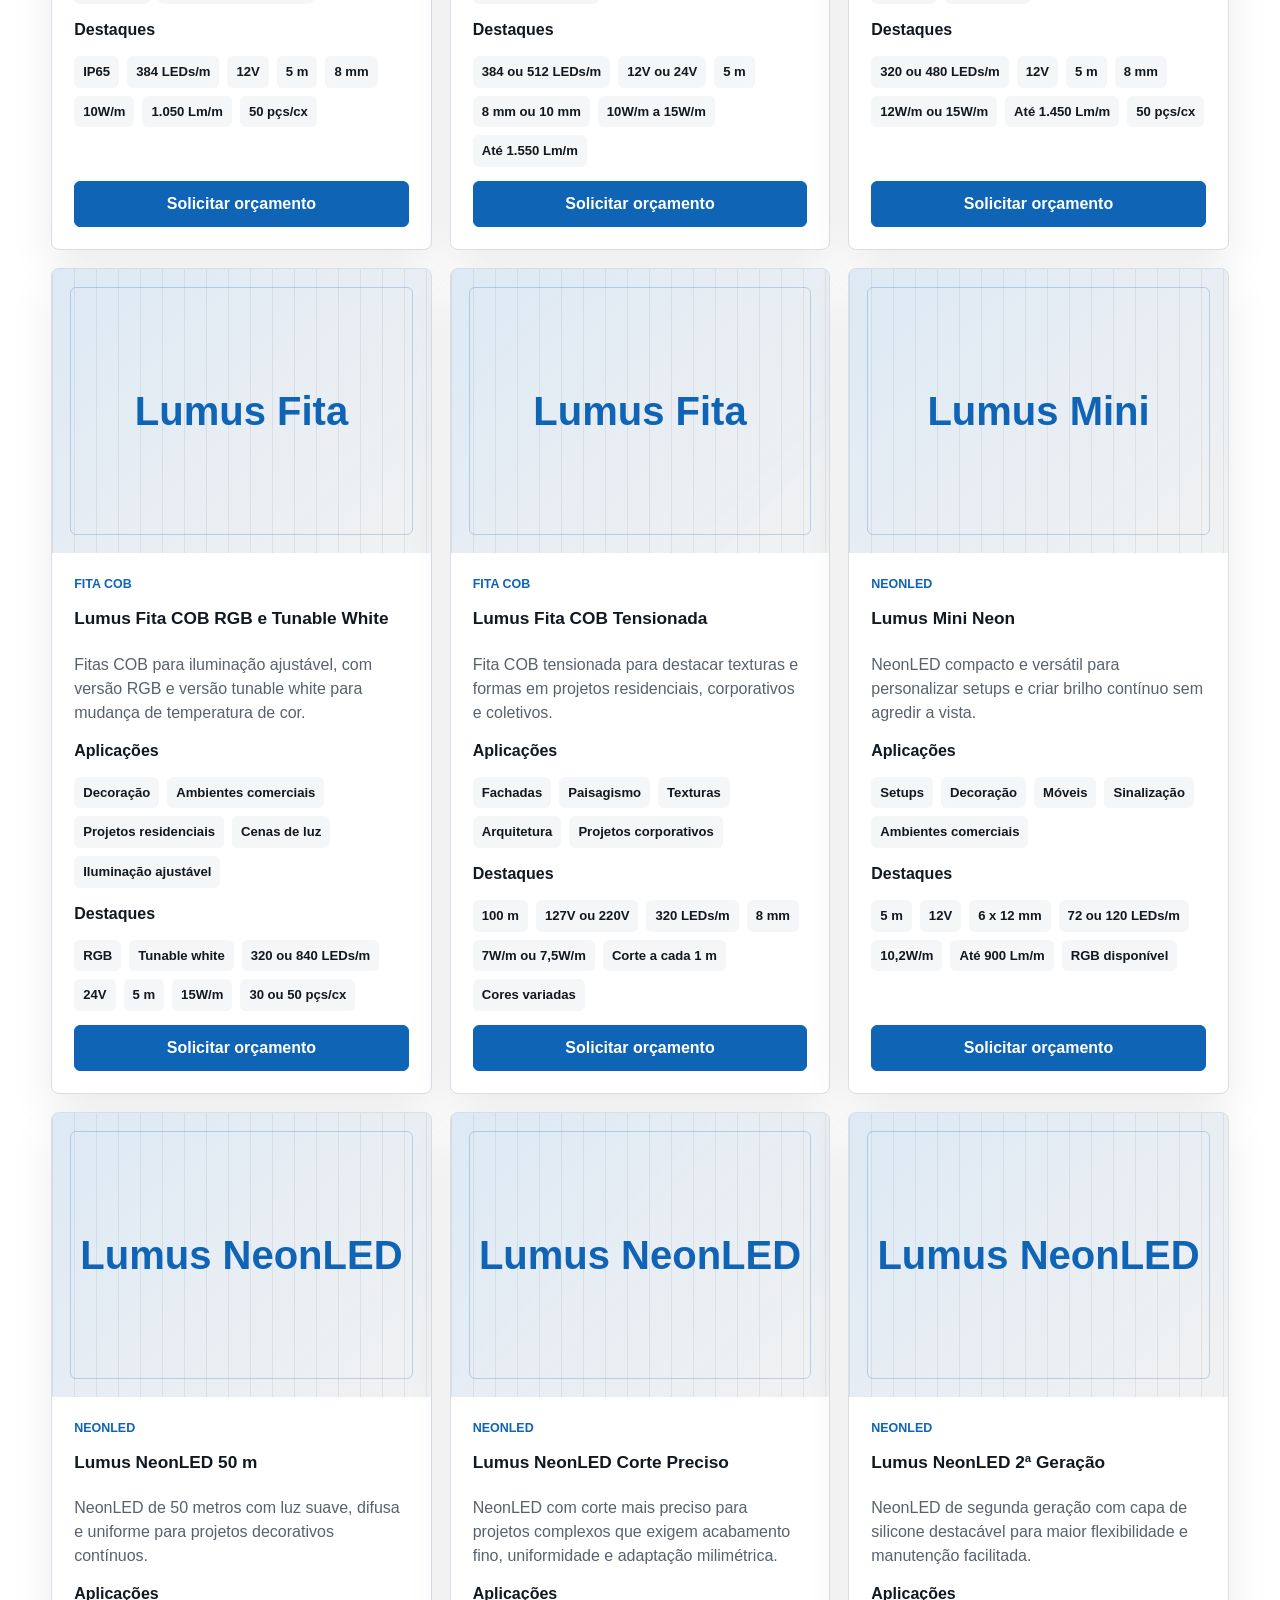
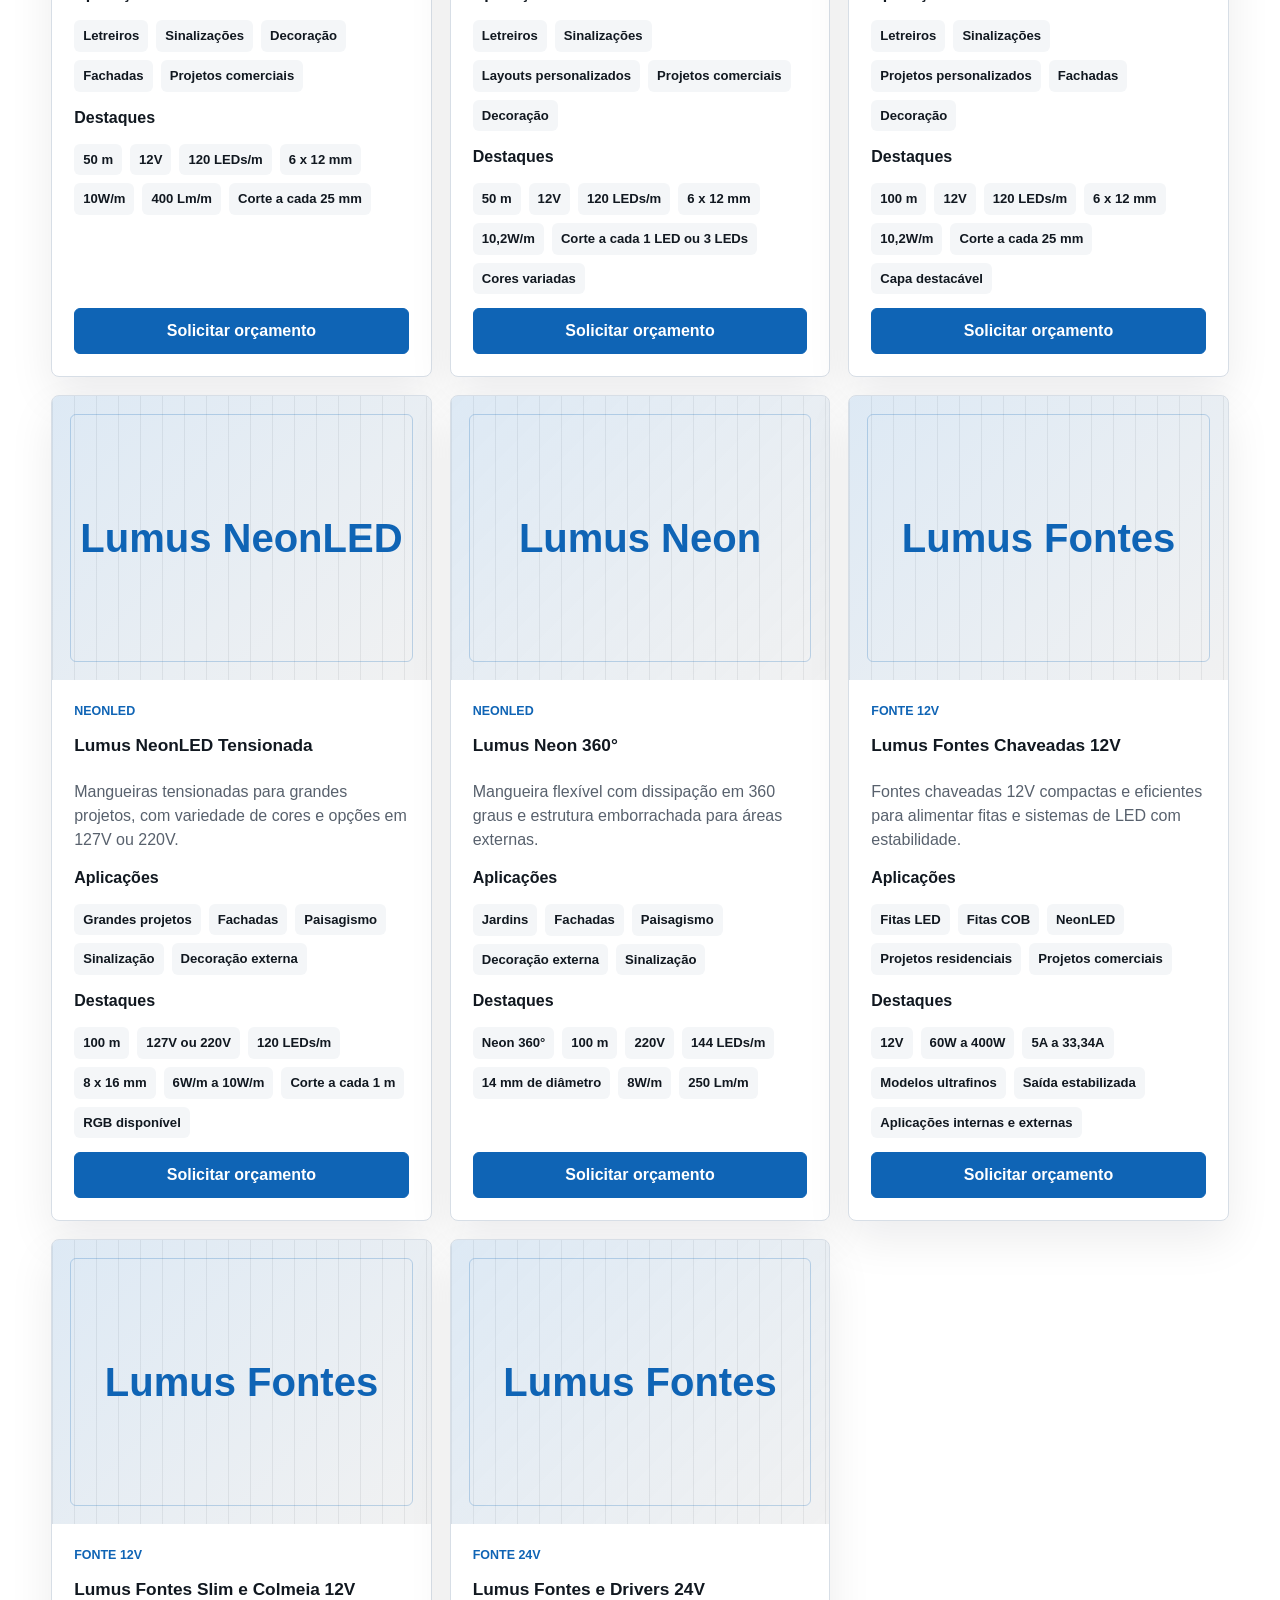
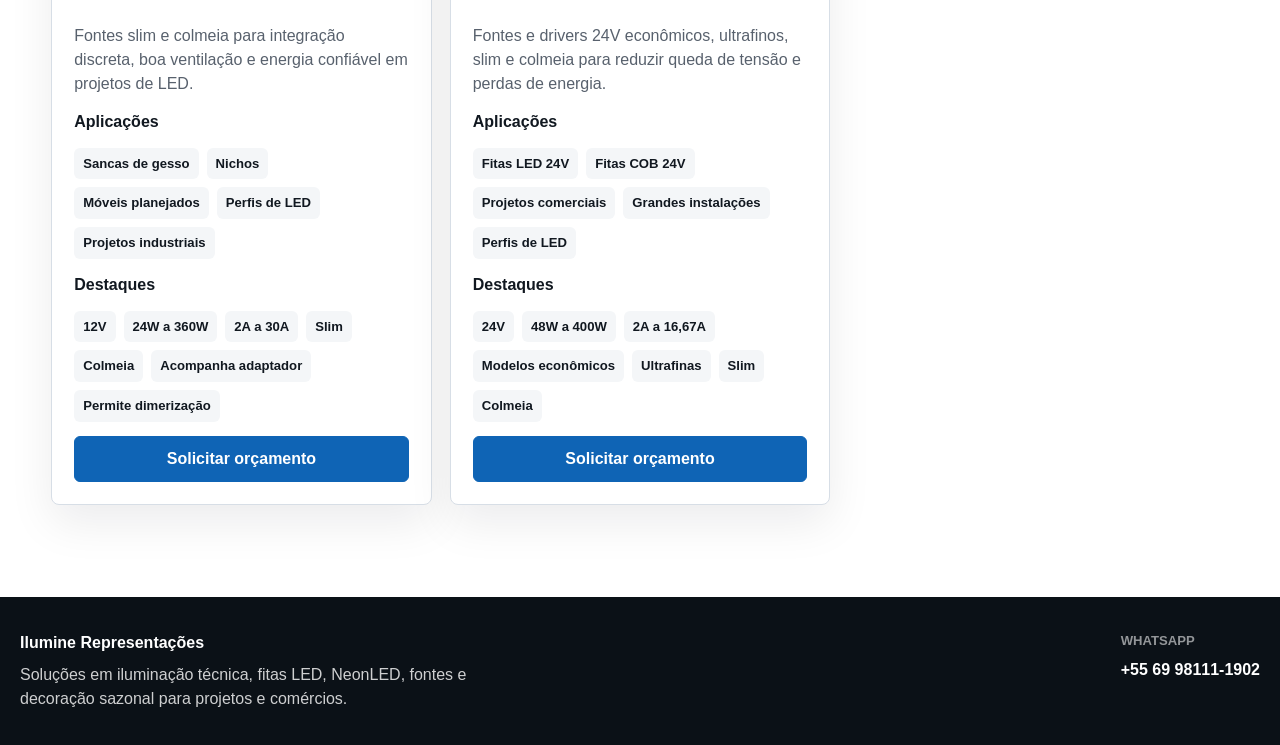
==== commit 9243aaa8: "add marketplace" ====
--- a/catalogo.html
+++ b/catalogo.html
@@ -28,6 +28,7 @@
         <a href="index.html">Home</a>
         <a href="sobre.html">Sobre</a>
         <a href="catalogo.html">Catálogo</a>
+        <a href="marketplace.html">Marketplace</a>
         <a href="contato.html">Contato</a>
       </nav>
     </header>
--- a/assets/css/style.css
+++ b/assets/css/style.css
@@ -581,6 +581,200 @@
   font-size: 0.86rem;
 }
 
+.marketplace-section {
+  padding-top: 42px;
+}
+
+.marketplace-layout {
+  display: grid;
+  grid-template-columns: minmax(0, 1fr) minmax(300px, 340px);
+  gap: 22px;
+  align-items: start;
+}
+
+.marketplace-products {
+  min-width: 0;
+}
+
+.marketplace-grid {
+  grid-template-columns: repeat(auto-fit, minmax(min(100%, 250px), 1fr));
+}
+
+.marketplace-card .product-body {
+  gap: 12px;
+}
+
+.marketplace-price {
+  display: block;
+  color: var(--color-text);
+  font-size: 1.18rem;
+  font-weight: 800;
+}
+
+.quantity-control {
+  display: grid;
+  grid-template-columns: 42px minmax(56px, 1fr) 42px;
+  align-items: center;
+  width: min(100%, 180px);
+  overflow: hidden;
+  background: #ffffff;
+  border: 1px solid var(--color-line);
+  border-radius: 6px;
+}
+
+.quantity-button {
+  display: grid;
+  place-items: center;
+  min-height: 42px;
+  padding: 0;
+  color: var(--color-text);
+  background: var(--color-surface);
+  border: 0;
+  cursor: pointer;
+  font-weight: 800;
+}
+
+.quantity-button:hover {
+  background: var(--color-surface-strong);
+}
+
+.quantity-control input {
+  width: 100%;
+  min-height: 42px;
+  padding: 6px;
+  color: var(--color-text);
+  background: #ffffff;
+  border: 0;
+  border-inline: 1px solid var(--color-line);
+  text-align: center;
+}
+
+.quantity-control input:focus {
+  outline: 3px solid var(--color-blue-soft);
+  outline-offset: -3px;
+}
+
+.marketplace-cart {
+  position: sticky;
+  top: 92px;
+  padding: 22px;
+  background: #ffffff;
+  border: 1px solid var(--color-line);
+  border-radius: var(--radius);
+  box-shadow: var(--shadow-soft);
+}
+
+.marketplace-cart-header {
+  display: flex;
+  gap: 16px;
+  align-items: flex-start;
+  justify-content: space-between;
+}
+
+.marketplace-cart-header h2 {
+  margin-bottom: 0;
+  font-size: clamp(1.55rem, 2.4vw, 2.15rem);
+}
+
+.marketplace-cart-count {
+  padding: 6px 9px;
+  color: var(--color-blue);
+  background: var(--color-blue-soft);
+  border-radius: 6px;
+  font-size: 0.82rem;
+  font-weight: 800;
+  white-space: nowrap;
+}
+
+.marketplace-cart-list {
+  display: grid;
+  gap: 12px;
+  margin: 20px 0;
+}
+
+.marketplace-cart-list .state-message {
+  grid-column: auto;
+  padding: 18px;
+}
+
+.marketplace-cart-item {
+  display: grid;
+  gap: 10px;
+  padding: 14px;
+  background: var(--color-surface);
+  border: 1px solid var(--color-line);
+  border-radius: 6px;
+}
+
+.marketplace-cart-item h3 {
+  margin-bottom: 4px;
+  font-size: 0.98rem;
+}
+
+.marketplace-cart-item p {
+  margin-bottom: 0;
+  color: var(--color-muted);
+  font-size: 0.86rem;
+}
+
+.marketplace-cart-item strong {
+  font-size: 1rem;
+}
+
+.marketplace-remove {
+  justify-self: start;
+  padding: 0;
+  color: var(--color-blue);
+  background: transparent;
+  border: 0;
+  cursor: pointer;
+  font-weight: 800;
+}
+
+.marketplace-remove:hover {
+  color: var(--color-blue-dark);
+}
+
+.marketplace-cart-summary {
+  display: flex;
+  align-items: center;
+  justify-content: space-between;
+  gap: 18px;
+  margin-top: 18px;
+  padding-top: 18px;
+  border-top: 1px solid var(--color-line);
+}
+
+.marketplace-cart-summary span {
+  color: var(--color-muted);
+  font-weight: 800;
+}
+
+.marketplace-cart-summary strong {
+  font-size: 1.28rem;
+}
+
+.marketplace-cart-actions {
+  display: grid;
+  gap: 10px;
+  margin-top: 18px;
+}
+
+.marketplace-clear {
+  color: var(--color-text);
+  background: #ffffff;
+  border-color: var(--color-line);
+}
+
+.marketplace-clear:hover {
+  background: var(--color-surface);
+}
+
+.button.is-disabled {
+  pointer-events: none;
+  opacity: 0.56;
+}
+
 .state-message {
   grid-column: 1 / -1;
   margin: 0;
@@ -677,8 +871,13 @@
 
   .technical-band,
   .split-section,
-  .contact-layout {
+  .contact-layout,
+  .marketplace-layout {
     grid-template-columns: 1fr;
+  }
+
+  .marketplace-cart {
+    position: static;
   }
 
   .catalog-toolbar {
